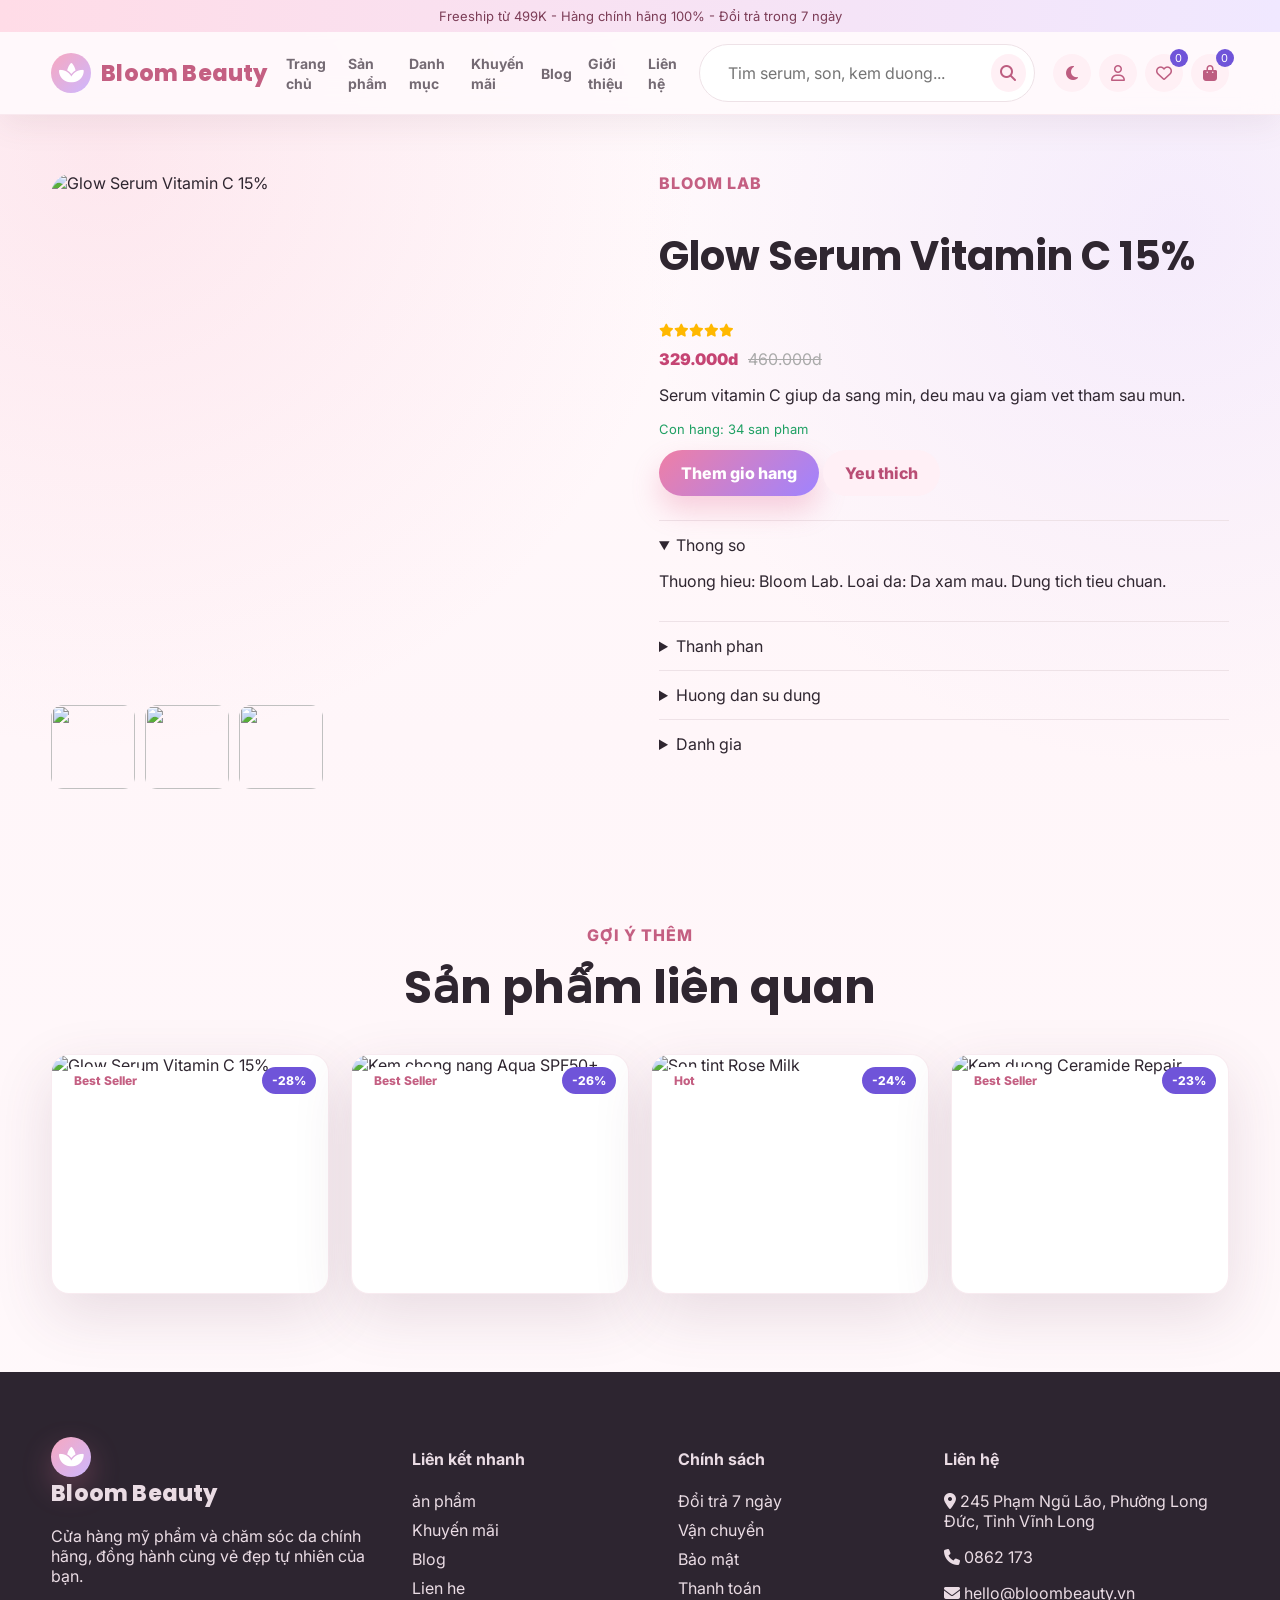
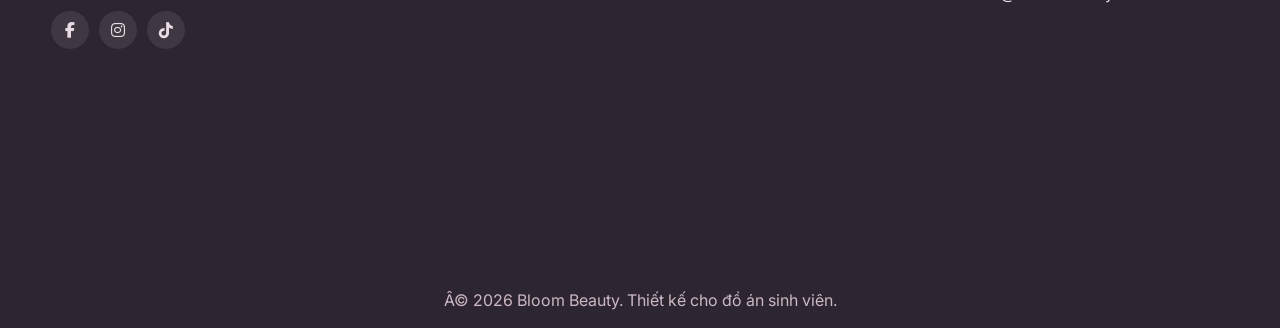
==== html/chi-tiet.html @ 4a27c6a4 "create a project structure" ====
﻿<!DOCTYPE html>
<html lang="vi">
  <head>
    <meta charset="UTF-8">
    <meta name="viewport" content="width=device-width, initial-scale=1.0">
    <title>Chi tiết sản phẩm - Bloom Beauty</title>
    <link rel="preconnect" href="https://fonts.googleapis.com">
    <link rel="preconnect" href="https://fonts.gstatic.com" crossorigin>
    <link href="https://fonts.googleapis.com/css2?family=Inter:wght@400;500;600;700;800&family=Nunito:wght@600;700;800&family=Poppins:wght@500;600;700;800&display=swap" rel="stylesheet">
    <link rel="stylesheet" href="https://cdnjs.cloudflare.com/ajax/libs/font-awesome/6.5.2/css/all.min.css">
    <link rel="stylesheet" href="https://unpkg.com/aos@2.3.1/dist/aos.css">
    <link rel="stylesheet" href="../css/style.css">
  </head>
  <body>
    <div class="loader" id="loader">
      <div class="loader-ring"></div>
      <span>Bloom Beauty</span>
    </div>
    <header class="site-header" id="siteHeader">
      <div class="topbar">Freeship từ 499K - Hàng chính hãng 100% - Đổi trả trong 7 ngày</div>
      <nav class="navbar container">
        <a class="logo" href="../index.html">
          <i class="fa-solid fa-spa"></i>
          <span>Bloom Beauty</span>
        </a>
        <button class="menu-toggle" id="menuToggle" aria-label="Mo menu">
          <i class="fa-solid fa-bars"></i>
        </button>
        <ul class="nav-menu" id="navMenu">
          <li>
            <a href="../index.html">Trang chủ</a>
          </li>
          <li>
            <a href="../html/san-pham.html">Sản phẩm</a>
          </li>
          <li>
            <a href="../index.html#categories">Danh mục</a>
          </li>
          <li>
            <a href="../index.html#flash-sale">Khuyến mãi</a>
          </li>
          <li>
            <a href="../index.html#blog">Blog</a>
          </li>
          <li>
            <a href="../html/gioi-thieu.html">Giới thiệu</a>
          </li>
          <li>
            <a href="../html/lien-he.html">Liên hệ</a>
          </li>
        </ul>
        <form class="search-box" data-search-form>
          <input type="search" placeholder="Tim serum, son, kem duong..." data-search-input>
          <button type="submit">
            <i class="fa-solid fa-magnifying-glass"></i>
          </button>
        </form>
        <div class="header-actions">
          <button class="icon-btn" id="darkModeToggle" title="Dark mode">
            <i class="fa-solid fa-moon"></i>
          </button>
          <a class="icon-btn" href="../html/tai-khoan.html" title="Tai khoan">
            <i class="fa-regular fa-user"></i>
          </a>
          <a class="icon-btn count-link" href="../html/yeu-thich.html" title="Yeu thich">
            <i class="fa-regular fa-heart"></i>
            <span data-wishlist-count>0</span>
          </a>
          <a class="icon-btn count-link" href="../html/gio-hang.html" title="Gio hang">
            <i class="fa-solid fa-bag-shopping"></i>
            <span data-cart-count>0</span>
          </a>
        </div>
      </nav>
    </header>
    <main>
      <section class="container detail-page" id="detailPage">
      </section>
      <section class="section container">
        <div class="section-heading">
          <span>Gợi ý thêm</span>
          <h2>Sản phẩm liên quan</h2>
        </div>
        <div class="product-grid compact" id="relatedProducts">
        </div>
      </section>
    </main>
    <footer class="site-footer">
      <div class="container footer-grid">
        <div>
          <a class="logo" href="../index.html">
            <i class="fa-solid fa-spa"></i>
            <span>Bloom Beauty</span>
          </a>
          <p>Cửa hàng mỹ phẩm và chăm sóc da chính hãng, đồng hành cùng vẻ đẹp tự nhiên của bạn.</p>
          <div class="socials">
            <a href="#">
              <i class="fa-brands fa-facebook-f"></i>
            </a>
            <a href="#">
              <i class="fa-brands fa-instagram"></i>
            </a>
            <a href="#">
              <i class="fa-brands fa-tiktok"></i>
            </a>
          </div>
        </div>
        <div>
          <h4>Liên kết nhanh</h4>
          <a href="../html/san-pham.html">ản phẩm</a>
          <a href="../index.html#flash-sale">Khuyến mãi</a>
          <a href="../index.html#blog">Blog</a>
          <a href="../html/lien-he.html">Lien he</a>
        </div>
        <div>
          <h4>Chính sách</h4>
          <a href="#">Đổi trả 7 ngày</a>
          <a href="#">Vận chuyển</a>
          <a href="#">Bảo mật</a>
          <a href="#">Thanh toán</a>
        </div>
        <div>
          <h4>Liên hệ</h4>
          <p>
            <i class="fa-solid fa-location-dot"></i> 245 Phạm Ngũ Lão, Phường Long Đức, Tỉnh Vĩnh Long</p>
            <p>
              <i class="fa-solid fa-phone"></i> 0862 173 </p>
              <p>
                <i class="fa-solid fa-envelope"></i> hello@bloombeauty.vn</p>
              </div>
            </div>
            <div class="footer-map">
              <iframe title="Google Map" loading="lazy" src="https://www.google.com/maps?q=Nguyen%20Hue%20Ho%20Chi%20Minh&output=embed">
              </iframe>
            </div>
            <p class="copyright">Â© 2026 Bloom Beauty. Thiết kế cho đồ án sinh viên.</p>
          </footer>
          <button class="scroll-top" id="scrollTop">
            <i class="fa-solid fa-arrow-up"></i>
          </button>
          <div class="toast-wrap" id="toastWrap">
          </div>
          <div class="modal" id="quickViewModal" aria-hidden="true">
          </div>
          <script src="https://unpkg.com/aos@2.3.1/dist/aos.js">
          </script>
          <script src="../js/script.js">
          </script>
        </body>
      </html>
---- css/style.css ----
﻿
:root{--pink:#f7a8bf;--pink2:#ffdce7;--violet:#cdb7ff;--cream:#fff7ed;--text:#2f2630;--muted:#746a73;--line:#eee2e7;--bg:#fffafc;--card:#fff;--shadow:0 20px 60px rgba(92,52,75,.14);--radius:18px}*{box-sizing:border-box}html{scroll-behavior:smooth}body{margin:0;font-family:Inter,Arial,sans-serif;background:var(--bg);color:var(--text)}body.dark{--bg:#17131a;--card:#211b25;--text:#fff7fb;--muted:#cfc0ca;--line:#403441;--shadow:0 20px 70px rgba(0,0,0,.35)}a{text-decoration:none;color:inherit}img{max-width:100%;display:block}button,input,select,textarea{font:inherit}.container{width:min(1180px,92%);margin:auto}.loader{position:fixed;inset:0;z-index:2000;display:grid;place-items:center;background:linear-gradient(135deg,#fff,#ffe2ed);transition:.5s}.loader.hide{opacity:0;visibility:hidden}.loader-ring{width:58px;height:58px;border-radius:50%;border:5px solid #fff;border-top-color:var(--pink);animation:spin 1s linear infinite}.loader span{font-family:Poppins;font-weight:800;color:#c65f83}.topbar{text-align:center;padding:8px 12px;background:linear-gradient(90deg,var(--pink2),#f0e8ff);font-size:13px;color:#7c3d57}.site-header{position:sticky;top:0;z-index:1000;background:rgba(255,250,252,.88);backdrop-filter:blur(16px);box-shadow:0 10px 30px rgba(99,59,77,.08)}body.dark .site-header{background:rgba(23,19,26,.88)}.navbar{min-height:76px;display:flex;align-items:center;gap:18px}.logo{display:flex;align-items:center;gap:10px;font-family:Poppins;font-weight:800;font-size:22px;color:#c45f82}.logo i{width:40px;height:40px;border-radius:50%;display:grid;place-items:center;background:linear-gradient(135deg,var(--pink),var(--violet));color:#fff}.nav-menu{display:flex;align-items:center;gap:16px;list-style:none;padding:0;margin:0;flex:1}.nav-menu a{font-weight:700;font-size:14px;color:var(--muted)}.nav-menu a:hover{color:#c45f82}.search-box{display:flex;align-items:center;background:var(--card);border:1px solid var(--line);border-radius:999px;padding:6px 8px 6px 16px;min-width:250px}.search-box input{border:0;outline:0;background:transparent;width:100%;color:var(--text)}.search-box button,.icon-btn,.menu-toggle{border:0;cursor:pointer}.search-box button,.icon-btn{width:38px;height:38px;border-radius:50%;display:grid;place-items:center;background:#fff0f5;color:#bd5d80}.header-actions{display:flex;gap:8px}.count-link{position:relative}.count-link span{position:absolute;right:-5px;top:-5px;min-width:18px;height:18px;border-radius:999px;background:#6f54d9;color:#fff;font-size:11px;display:grid;place-items:center}.menu-toggle{display:none;background:var(--card);color:var(--text);font-size:22px}.hero{position:relative;min-height:680px;overflow:hidden}.hero-slider,.hero-slide{position:absolute;inset:0}.hero-slide{opacity:0;transition:opacity .8s;background:linear-gradient(90deg,rgba(40,22,34,.72),rgba(255,255,255,.08)),var(--bg) center/cover}.hero-slide.active{opacity:1}.hero-content{position:relative;z-index:2;min-height:680px;display:flex;flex-direction:column;justify-content:center;color:white;max-width:1180px}.eyebrow,.section-heading span,.combo-card span{font-weight:800;text-transform:uppercase;letter-spacing:1px;color:#c45f82}.hero h1{font-family:Poppins;font-size:clamp(46px,8vw,92px);line-height:1;margin:10px 0}.hero p{max-width:620px;font-size:19px;line-height:1.7}.hero-buttons{display:flex;gap:14px;flex-wrap:wrap}.btn{border:0;display:inline-flex;align-items:center;justify-content:center;gap:8px;border-radius:999px;padding:13px 22px;font-weight:800;cursor:pointer;transition:.25s}.btn.primary{background:linear-gradient(135deg,#ef7fa5,#9f83ff);color:#fff;box-shadow:0 14px 28px rgba(225,97,141,.28)}.btn.secondary{background:#fff0f6;color:#b94e75}.btn.ghost{background:rgba(255,255,255,.18);color:#fff;border:1px solid rgba(255,255,255,.6)}.btn:hover,.product-card:hover,.category-card:hover{transform:translateY(-6px)}.slider-dots{position:absolute;bottom:28px;left:50%;transform:translateX(-50%);display:flex;gap:10px;z-index:5}.slider-dots button{width:12px;height:12px;border-radius:50%;border:0;background:#fff8}.slider-dots button.active{width:32px;border-radius:999px;background:#fff}.section{padding:78px 0}.section-heading{text-align:center;margin-bottom:32px}.section-heading h2{font-family:Poppins;font-size:clamp(28px,4vw,46px);margin:8px 0 0}.category-grid,.product-grid,.why-grid,.blog-grid,.team-grid,.values{display:grid;grid-template-columns:repeat(4,1fr);gap:22px}.category-card,.product-card,.blog-card,.why-item,.panel,.summary,.values article,.team-grid article{background:var(--card);border:1px solid var(--line);border-radius:var(--radius);box-shadow:var(--shadow)}.category-card{padding:22px;text-align:center;transition:.25s}.category-card i{font-size:30px;color:#c45f82}.category-card img{height:125px;width:100%;object-fit:cover;border-radius:14px;margin-top:12px}.product-card{position:relative;overflow:hidden;transition:.25s}.product-card .thumb{height:230px;background:#fff;overflow:hidden}.product-card img{height:100%;width:100%;object-fit:cover;transition:.45s}.product-card:hover img{transform:scale(1.08)}.product-info{padding:16px}.product-info h3{min-height:46px;margin:0 0 8px;font-size:16px}.stars{color:#ffb800;font-size:13px}.price{display:flex;gap:10px;align-items:center;margin:10px 0}.new-price{font-weight:900;color:#c54473}.old-price{text-decoration:line-through;color:#aaa}.badge,.discount{position:absolute;top:12px;border-radius:999px;padding:6px 10px;font-size:12px;font-weight:800}.badge{left:12px;background:#fff;color:#c45f82}.discount{right:12px;background:#6f54d9;color:#fff}.stock{font-size:13px;color:#20a064}.card-actions{display:flex;gap:8px;flex-wrap:wrap}.card-actions button,.card-actions a{flex:1;min-width:42px;border:0;border-radius:12px;padding:10px;background:#fff0f6;color:#b94e75;font-weight:800;cursor:pointer;text-align:center}.sale-band{background:linear-gradient(135deg,#fff0f6,#f3edff)}.sale-layout{display:grid;grid-template-columns:.8fr 1.2fr;gap:30px;align-items:center}.sale-layout h2{font-family:Poppins;font-size:44px;margin:10px 0}.countdown{display:flex;gap:12px;flex-wrap:wrap}.countdown div{background:var(--card);padding:14px;border-radius:14px;text-align:center;min-width:74px}.countdown strong{display:block;font-size:26px;color:#c45f82}.sale-products{display:grid;grid-template-columns:repeat(2,1fr);gap:18px}.progress{height:9px;background:#f4d6e3;border-radius:999px;overflow:hidden;margin:10px 0}.progress span{display:block;height:100%;background:linear-gradient(90deg,#ef7fa5,#9f83ff)}.combo-grid{display:grid;grid-template-columns:1fr 1fr;gap:24px}.combo-card{min-height:260px;padding:34px;border-radius:24px;background:linear-gradient(135deg,rgba(255,241,246,.95),rgba(255,255,255,.9)),url('https://images.unsplash.com/photo-1522338242992-e1a54906a8da?auto=format&fit=crop&w=900&q=80') center/cover;box-shadow:var(--shadow)}.combo-card.lavender{background:linear-gradient(135deg,rgba(244,238,255,.95),rgba(255,255,255,.82)),url('https://images.unsplash.com/photo-1487412947147-5cebf100ffc2?auto=format&fit=crop&w=900&q=80') center/cover}.combo-card h3{font-family:Poppins;font-size:30px;max-width:520px}.why{background:#fff}.why-grid{grid-template-columns:repeat(5,1fr)}.why-item{padding:20px;text-align:center}.why-item i{font-size:28px;color:#8d70ff}.testimonial-slider{display:grid;grid-template-columns:repeat(3,1fr);gap:20px}.testimonial{background:var(--card);padding:24px;border-radius:var(--radius);box-shadow:var(--shadow)}.testimonial img{width:64px;height:64px;border-radius:50%;object-fit:cover}.blog-card{overflow:hidden}.blog-card img{height:180px;width:100%;object-fit:cover}.blog-card div{padding:18px}.newsletter{padding:70px 0;background:linear-gradient(135deg,#2f2630,#7b4a66);color:#fff}.newsletter-box{display:flex;justify-content:space-between;gap:20px;align-items:center}.newsletter-form{display:flex;gap:12px}.newsletter input{min-width:300px;border:0;border-radius:999px;padding:15px 18px}.site-footer{background:#2d2530;color:#eadce4;padding-top:56px}.footer-grid{display:grid;grid-template-columns:1.4fr 1fr 1fr 1.2fr;gap:28px}.footer-grid a{display:block;color:#eadce4;margin:9px 0}.socials{display:flex;gap:10px}.socials a{width:38px;height:38px;border-radius:50%;display:grid;place-items:center;background:#ffffff16}.footer-map iframe,.map{width:100%;height:210px;border:0}.copyright{text-align:center;margin:0;padding:18px;color:#cbb8c5}.scroll-top{position:fixed;right:20px;bottom:20px;width:46px;height:46px;border:0;border-radius:50%;background:#c45f82;color:#fff;box-shadow:var(--shadow);opacity:0;pointer-events:none}.scroll-top.show{opacity:1;pointer-events:auto}.toast-wrap{position:fixed;right:20px;top:112px;z-index:3000;display:grid;gap:10px}.toast{background:var(--card);border-left:5px solid #c45f82;border-radius:12px;padding:14px 16px;box-shadow:var(--shadow)}.modal{position:fixed;inset:0;background:rgba(20,10,18,.55);display:none;place-items:center;z-index:2500;padding:20px}.modal.open{display:grid}.modal-card{background:var(--card);border-radius:22px;max-width:880px;width:100%;display:grid;grid-template-columns:1fr 1fr;gap:20px;padding:20px;position:relative}.modal-card img{height:420px;width:100%;object-fit:cover;border-radius:18px}.modal-close{position:absolute;right:14px;top:14px}.page-hero{padding:86px 0;background:linear-gradient(135deg,#fff0f6,#f2ecff)}.page-hero h1{font-family:Poppins;font-size:clamp(34px,5vw,58px);margin:8px 0}.shop-layout{display:grid;grid-template-columns:280px 1fr;gap:26px;padding:48px 0}.filters{position:sticky;top:112px;align-self:start;background:var(--card);border:1px solid var(--line);border-radius:var(--radius);padding:20px;box-shadow:var(--shadow)}label{display:grid;gap:8px;margin:12px 0;font-weight:700}input,select,textarea{border:1px solid var(--line);border-radius:14px;padding:12px;background:var(--card);color:var(--text)}textarea{min-height:110px;resize:vertical}.shop-toolbar{display:flex;justify-content:space-between;margin-bottom:20px}.pagination{display:flex;gap:8px;justify-content:center;margin-top:26px}.pagination button{border:0;border-radius:12px;padding:10px 14px;background:var(--card);box-shadow:var(--shadow);cursor:pointer}.pagination button.active{background:#c45f82;color:#fff}.detail-page{display:grid;grid-template-columns:1fr 1fr;gap:38px;padding:58px 0}.detail-gallery img{border-radius:22px;height:520px;width:100%;object-fit:cover}.thumb-row{display:flex;gap:10px;margin-top:12px}.thumb-row img{width:84px;height:84px;border-radius:12px;cursor:pointer}.detail-info h1{font-family:Poppins;font-size:40px}.tabs{margin-top:24px}.tabs details{border-top:1px solid var(--line);padding:14px 0}.cart-layout,.form-layout,.contact-grid{display:grid;grid-template-columns:1fr 360px;gap:26px;padding:48px 0}.contact-grid{grid-template-columns:1fr 1fr}.cart-item{display:grid;grid-template-columns:110px 1fr auto;gap:16px;align-items:center;background:var(--card);border:1px solid var(--line);border-radius:var(--radius);padding:14px;margin-bottom:14px}.cart-item img{width:110px;height:110px;object-fit:cover;border-radius:14px}.qty{display:flex;gap:8px;align-items:center}.qty button,.remove-btn,.modal-close{border:0;border-radius:10px;padding:9px 11px;background:#fff0f6;color:#b94e75;cursor:pointer}.summary,.panel{padding:22px}.radio-row{display:flex;gap:18px}.values{grid-template-columns:repeat(3,1fr)}.values article{padding:26px;text-align:center}.values i{font-size:34px;color:#c45f82}.team-grid{grid-template-columns:repeat(3,1fr)}.team-grid article{text-align:center;overflow:hidden}.team-grid img{height:260px;width:100%;object-fit:cover}.team-grid h3{margin-bottom:0}.empty{padding:40px;text-align:center;background:var(--card);border-radius:var(--radius);box-shadow:var(--shadow)}@keyframes spin{to{transform:rotate(360deg)}}@media(max-width:1050px){.navbar{flex-wrap:wrap}.menu-toggle{display:block}.nav-menu{display:none;position:absolute;left:4%;right:4%;top:118px;background:var(--card);border-radius:18px;padding:16px;box-shadow:var(--shadow);flex-direction:column}.nav-menu.open{display:flex}.search-box{order:3;width:100%}.category-grid,.product-grid,.blog-grid{grid-template-columns:repeat(2,1fr)}.why-grid{grid-template-columns:repeat(3,1fr)}.sale-layout,.shop-layout,.detail-page,.cart-layout,.form-layout,.contact-grid{grid-template-columns:1fr}.filters{position:static}.footer-grid{grid-template-columns:1fr 1fr}.newsletter-box{display:block}.newsletter-form{margin-top:18px}.modal-card{grid-template-columns:1fr}.modal-card img{height:280px}}@media(max-width:640px){.hero,.hero-content{min-height:590px}.header-actions{width:100%;justify-content:space-between}.category-grid,.product-grid,.sale-products,.combo-grid,.why-grid,.testimonial-slider,.blog-grid,.footer-grid,.values,.team-grid{grid-template-columns:1fr}.newsletter-form{display:grid}.newsletter input{min-width:0}.cart-item{grid-template-columns:88px 1fr}.cart-item>div:last-child{grid-column:1/-1}.product-card .thumb{height:250px}.shop-toolbar{display:grid;gap:12px}.detail-gallery img{height:360px}}


/* Bloom Beauty polish pass */
body {
  background:
    radial-gradient(circle at 8% 8%, rgba(247, 168, 191, .22), transparent 28%),
    radial-gradient(circle at 92% 12%, rgba(205, 183, 255, .20), transparent 26%),
    linear-gradient(180deg, #fffafc 0%, #fff6f9 38%, #fffafc 100%);
}
body.dark {
  background:
    radial-gradient(circle at 8% 8%, rgba(247, 168, 191, .12), transparent 28%),
    radial-gradient(circle at 92% 12%, rgba(205, 183, 255, .12), transparent 26%),
    #17131a;
}
.site-header {
  border-bottom: 1px solid rgba(196, 95, 130, .10);
}
.navbar {
  min-height: 82px;
}
.logo span {
  letter-spacing: .2px;
}
.nav-menu a {
  position: relative;
  padding: 10px 0;
}
.nav-menu a::after {
  content: '';
  position: absolute;
  left: 0;
  bottom: 3px;
  width: 0;
  height: 2px;
  border-radius: 999px;
  background: linear-gradient(90deg, #ef7fa5, #9f83ff);
  transition: width .25s ease;
}
.nav-menu a:hover::after {
  width: 100%;
}
.search-box,
.icon-btn,
.category-card,
.product-card,
.blog-card,
.why-item,
.panel,
.summary,
.values article,
.team-grid article {
  backdrop-filter: blur(14px);
}
.search-box:focus-within {
  border-color: rgba(196, 95, 130, .45);
  box-shadow: 0 0 0 4px rgba(247, 168, 191, .18);
}
.hero::after {
  content: '';
  position: absolute;
  left: 0;
  right: 0;
  bottom: 0;
  height: 110px;
  background: linear-gradient(180deg, transparent, var(--bg));
  z-index: 3;
  pointer-events: none;
}
.hero-content {
  padding-bottom: 70px;
}
.hero .eyebrow {
  display: inline-flex;
  width: fit-content;
  padding: 8px 14px;
  border: 1px solid rgba(255,255,255,.45);
  border-radius: 999px;
  background: rgba(255,255,255,.14);
  color: #fff;
}
.section-heading h2 {
  letter-spacing: 0;
}
.category-card,
.product-card,
.blog-card,
.why-item,
.combo-card,
.testimonial,
.panel,
.summary {
  border-color: rgba(196, 95, 130, .12);
}
.category-card:hover i,
.why-item:hover i {
  transform: scale(1.08) rotate(-3deg);
}
.category-card i,
.why-item i {
  transition: transform .25s ease;
}
.product-card {
  isolation: isolate;
}
.product-card::after {
  content: '';
  position: absolute;
  inset: auto 0 0 0;
  height: 42%;
  background: linear-gradient(180deg, transparent, rgba(255,255,255,.72));
  opacity: 0;
  transition: opacity .25s ease;
  pointer-events: none;
}
body.dark .product-card::after {
  background: linear-gradient(180deg, transparent, rgba(33,27,37,.80));
}
.product-card:hover::after {
  opacity: 1;
}
.product-info {
  position: relative;
  z-index: 2;
}
.card-actions {
  transform: translateY(4px);
  opacity: .92;
  transition: .25s ease;
}
.product-card:hover .card-actions {
  transform: translateY(0);
  opacity: 1;
}
.card-actions button:hover,
.card-actions a:hover,
.qty button:hover,
.remove-btn:hover,
.modal-close:hover {
  background: linear-gradient(135deg, #ef7fa5, #9f83ff);
  color: #fff;
}
.sale-band {
  position: relative;
  overflow: hidden;
}
.sale-band::before {
  content: '';
  position: absolute;
  inset: 18px;
  border: 1px solid rgba(196, 95, 130, .12);
  border-radius: 28px;
  pointer-events: none;
}
.countdown div,
.filters,
.summary,
.panel {
  border: 1px solid rgba(196, 95, 130, .12);
}
input:focus,
select:focus,
textarea:focus {
  outline: none;
  border-color: rgba(196, 95, 130, .55);
  box-shadow: 0 0 0 4px rgba(247, 168, 191, .16);
}
.footer-grid .logo i {
  box-shadow: 0 12px 30px rgba(239, 127, 165, .28);
}
@media(max-width:1050px) {
  .nav-menu {
    border: 1px solid rgba(196, 95, 130, .14);
  }
  .nav-menu a {
    width: 100%;
    text-align: center;
    padding: 12px;
    border-radius: 12px;
  }
  .nav-menu a:hover {
    background: #fff0f6;
  }
}
@media(max-width:640px) {
  .topbar {
    font-size: 12px;
    line-height: 1.45;
  }
  .navbar {
    gap: 12px;
    padding: 12px 0;
  }
  .logo span {
    font-size: 19px;
  }
  .hero p {
    font-size: 16px;
  }
  .btn {
    width: 100%;
  }
  .card-actions .btn,
  .card-actions button,
  .card-actions a {
    width: auto;
  }
  .section {
    padding: 58px 0;
  }
}
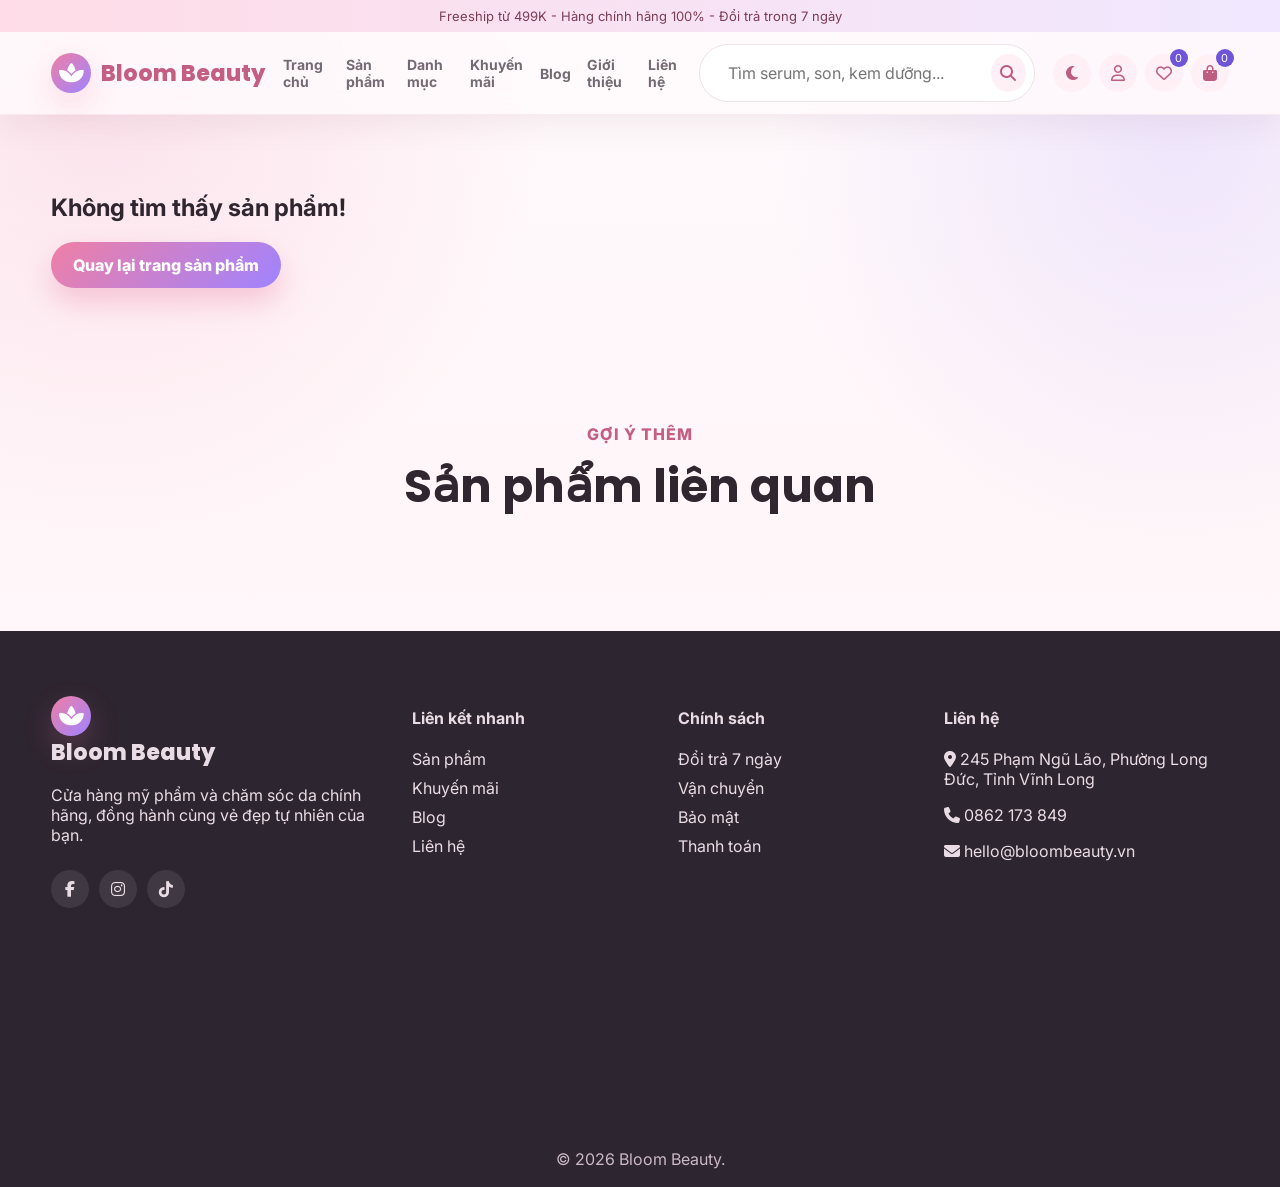
==== commit af4f84b8: "create a project structure" ====
--- a/html/chi-tiet.html
+++ b/html/chi-tiet.html
@@ -1,152 +1,90 @@
-﻿<!DOCTYPE html>
+<!DOCTYPE html>
 <html lang="vi">
   <head>
+    <!-- Khai báo UTF-8 để hỗ trợ tiếng Việt. -->
     <meta charset="UTF-8">
+    <!-- Thiết lập responsive cho trình duyệt. -->
     <meta name="viewport" content="width=device-width, initial-scale=1.0">
+    <!-- Tiêu đề trang chi tiết sản phẩm. -->
     <title>Chi tiết sản phẩm - Bloom Beauty</title>
+    <!-- Kết nối font và icon dùng chung. -->
     <link rel="preconnect" href="https://fonts.googleapis.com">
     <link rel="preconnect" href="https://fonts.gstatic.com" crossorigin>
     <link href="https://fonts.googleapis.com/css2?family=Inter:wght@400;500;600;700;800&family=Nunito:wght@600;700;800&family=Poppins:wght@500;600;700;800&display=swap" rel="stylesheet">
     <link rel="stylesheet" href="https://cdnjs.cloudflare.com/ajax/libs/font-awesome/6.5.2/css/all.min.css">
     <link rel="stylesheet" href="https://unpkg.com/aos@2.3.1/dist/aos.css">
+    <!-- Kết nối CSS chính. -->
     <link rel="stylesheet" href="../css/style.css">
   </head>
   <body>
-    <div class="loader" id="loader">
-      <div class="loader-ring"></div>
-      <span>Bloom Beauty</span>
-    </div>
+    <!-- Màn hình chờ khi tải trang. -->
+    <div class="loader" id="loader"><div class="loader-ring"></div><span>Bloom Beauty</span></div>
+
+    <!-- Header dùng chung. -->
     <header class="site-header" id="siteHeader">
       <div class="topbar">Freeship từ 499K - Hàng chính hãng 100% - Đổi trả trong 7 ngày</div>
       <nav class="navbar container">
-        <a class="logo" href="../index.html">
-          <i class="fa-solid fa-spa"></i>
-          <span>Bloom Beauty</span>
-        </a>
-        <button class="menu-toggle" id="menuToggle" aria-label="Mo menu">
-          <i class="fa-solid fa-bars"></i>
-        </button>
+        <a class="logo" href="../index.html"><i class="fa-solid fa-spa"></i><span>Bloom Beauty</span></a>
+        <button class="menu-toggle" id="menuToggle" type="button" aria-label="Mở menu"><i class="fa-solid fa-bars"></i></button>
         <ul class="nav-menu" id="navMenu">
-          <li>
-            <a href="../index.html">Trang chủ</a>
-          </li>
-          <li>
-            <a href="../html/san-pham.html">Sản phẩm</a>
-          </li>
-          <li>
-            <a href="../index.html#categories">Danh mục</a>
-          </li>
-          <li>
-            <a href="../index.html#flash-sale">Khuyến mãi</a>
-          </li>
-          <li>
-            <a href="../index.html#blog">Blog</a>
-          </li>
-          <li>
-            <a href="../html/gioi-thieu.html">Giới thiệu</a>
-          </li>
-          <li>
-            <a href="../html/lien-he.html">Liên hệ</a>
-          </li>
+          <li><a href="../index.html">Trang chủ</a></li>
+          <li><a href="san-pham.html">Sản phẩm</a></li>
+          <li><a href="../index.html#categories">Danh mục</a></li>
+          <li><a href="../index.html#flash-sale">Khuyến mãi</a></li>
+          <li><a href="../index.html#blog">Blog</a></li>
+          <li><a href="gioi-thieu.html">Giới thiệu</a></li>
+          <li><a href="lien-he.html">Liên hệ</a></li>
         </ul>
         <form class="search-box" data-search-form>
-          <input type="search" placeholder="Tim serum, son, kem duong..." data-search-input>
-          <button type="submit">
-            <i class="fa-solid fa-magnifying-glass"></i>
-          </button>
+          <input type="search" placeholder="Tìm serum, son, kem dưỡng..." data-search-input>
+          <button type="submit" aria-label="Tìm kiếm"><i class="fa-solid fa-magnifying-glass"></i></button>
         </form>
         <div class="header-actions">
-          <button class="icon-btn" id="darkModeToggle" title="Dark mode">
-            <i class="fa-solid fa-moon"></i>
-          </button>
-          <a class="icon-btn" href="../html/tai-khoan.html" title="Tai khoan">
-            <i class="fa-regular fa-user"></i>
-          </a>
-          <a class="icon-btn count-link" href="../html/yeu-thich.html" title="Yeu thich">
-            <i class="fa-regular fa-heart"></i>
-            <span data-wishlist-count>0</span>
-          </a>
-          <a class="icon-btn count-link" href="../html/gio-hang.html" title="Gio hang">
-            <i class="fa-solid fa-bag-shopping"></i>
-            <span data-cart-count>0</span>
-          </a>
+          <button class="icon-btn" id="darkModeToggle" type="button" title="Đổi giao diện sáng/tối"><i class="fa-solid fa-moon"></i></button>
+          <a class="icon-btn" href="tai-khoan.html" title="Tài khoản"><i class="fa-regular fa-user"></i></a>
+          <a class="icon-btn count-link" href="yeu-thich.html" title="Yêu thích"><i class="fa-regular fa-heart"></i><span data-wishlist-count>0</span></a>
+          <a class="icon-btn count-link" href="gio-hang.html" title="Giỏ hàng"><i class="fa-solid fa-bag-shopping"></i><span data-cart-count>0</span></a>
         </div>
       </nav>
     </header>
+
     <main>
-      <section class="container detail-page" id="detailPage">
-      </section>
+      <!-- JS đọc id trên URL và tự đổ thông tin sản phẩm vào đây. -->
+      <section class="container detail-page" id="detailPage"></section>
+      <!-- JS tự đổ sản phẩm liên quan. -->
       <section class="section container">
         <div class="section-heading">
           <span>Gợi ý thêm</span>
           <h2>Sản phẩm liên quan</h2>
         </div>
-        <div class="product-grid compact" id="relatedProducts">
-        </div>
+        <div class="product-grid compact" id="relatedProducts"></div>
       </section>
     </main>
+
+    <!-- Footer dùng chung. -->
     <footer class="site-footer">
       <div class="container footer-grid">
         <div>
-          <a class="logo" href="../index.html">
-            <i class="fa-solid fa-spa"></i>
-            <span>Bloom Beauty</span>
-          </a>
+          <a class="logo" href="../index.html"><i class="fa-solid fa-spa"></i><span>Bloom Beauty</span></a>
           <p>Cửa hàng mỹ phẩm và chăm sóc da chính hãng, đồng hành cùng vẻ đẹp tự nhiên của bạn.</p>
           <div class="socials">
-            <a href="#">
-              <i class="fa-brands fa-facebook-f"></i>
-            </a>
-            <a href="#">
-              <i class="fa-brands fa-instagram"></i>
-            </a>
-            <a href="#">
-              <i class="fa-brands fa-tiktok"></i>
-            </a>
+            <a href="#" aria-label="Facebook"><i class="fa-brands fa-facebook-f"></i></a>
+            <a href="#" aria-label="Instagram"><i class="fa-brands fa-instagram"></i></a>
+            <a href="#" aria-label="TikTok"><i class="fa-brands fa-tiktok"></i></a>
           </div>
         </div>
-        <div>
-          <h4>Liên kết nhanh</h4>
-          <a href="../html/san-pham.html">ản phẩm</a>
-          <a href="../index.html#flash-sale">Khuyến mãi</a>
-          <a href="../index.html#blog">Blog</a>
-          <a href="../html/lien-he.html">Lien he</a>
-        </div>
-        <div>
-          <h4>Chính sách</h4>
-          <a href="#">Đổi trả 7 ngày</a>
-          <a href="#">Vận chuyển</a>
-          <a href="#">Bảo mật</a>
-          <a href="#">Thanh toán</a>
-        </div>
-        <div>
-          <h4>Liên hệ</h4>
-          <p>
-            <i class="fa-solid fa-location-dot"></i> 245 Phạm Ngũ Lão, Phường Long Đức, Tỉnh Vĩnh Long</p>
-            <p>
-              <i class="fa-solid fa-phone"></i> 0862 173 </p>
-              <p>
-                <i class="fa-solid fa-envelope"></i> hello@bloombeauty.vn</p>
-              </div>
-            </div>
-            <div class="footer-map">
-              <iframe title="Google Map" loading="lazy" src="https://www.google.com/maps?q=Nguyen%20Hue%20Ho%20Chi%20Minh&output=embed">
-              </iframe>
-            </div>
-            <p class="copyright">Â© 2026 Bloom Beauty. Thiết kế cho đồ án sinh viên.</p>
-          </footer>
-          <button class="scroll-top" id="scrollTop">
-            <i class="fa-solid fa-arrow-up"></i>
-          </button>
-          <div class="toast-wrap" id="toastWrap">
-          </div>
-          <div class="modal" id="quickViewModal" aria-hidden="true">
-          </div>
-          <script src="https://unpkg.com/aos@2.3.1/dist/aos.js">
-          </script>
-          <script src="../js/script.js">
-          </script>
-        </body>
-      </html>
+        <div><h4>Liên kết nhanh</h4><a href="san-pham.html">Sản phẩm</a><a href="../index.html#flash-sale">Khuyến mãi</a><a href="../index.html#blog">Blog</a><a href="lien-he.html">Liên hệ</a></div>
+        <div><h4>Chính sách</h4><a href="#">Đổi trả 7 ngày</a><a href="#">Vận chuyển</a><a href="#">Bảo mật</a><a href="#">Thanh toán</a></div>
+        <div><h4>Liên hệ</h4><p><i class="fa-solid fa-location-dot"></i> 245 Phạm Ngũ Lão, Phường Long Đức, Tỉnh Vĩnh Long</p><p><i class="fa-solid fa-phone"></i> 0862 173 849</p><p><i class="fa-solid fa-envelope"></i> hello@bloombeauty.vn</p></div>
+      </div>
+      <div class="footer-map"><iframe title="Google Map" loading="lazy" src="https://www.google.com/maps?q=245%20Pham%20Ngu%20Lao%20Vinh%20Long&output=embed"></iframe></div>
+      <p class="copyright">© 2026 Bloom Beauty.</p>
+    </footer>
 
-
+    <button class="scroll-top" id="scrollTop" type="button" aria-label="Cuộn lên đầu trang"><i class="fa-solid fa-arrow-up"></i></button>
+    <div class="toast-wrap" id="toastWrap"></div>
+    <div class="modal" id="quickViewModal" aria-hidden="true"></div>
+    <script src="https://unpkg.com/aos@2.3.1/dist/aos.js"></script>
+    <script src="../js/script.js"></script>
+  </body>
+</html>
--- a/css/style.css
+++ b/css/style.css
@@ -1,49 +1,458 @@
-﻿
-:root{--pink:#f7a8bf;--pink2:#ffdce7;--violet:#cdb7ff;--cream:#fff7ed;--text:#2f2630;--muted:#746a73;--line:#eee2e7;--bg:#fffafc;--card:#fff;--shadow:0 20px 60px rgba(92,52,75,.14);--radius:18px}*{box-sizing:border-box}html{scroll-behavior:smooth}body{margin:0;font-family:Inter,Arial,sans-serif;background:var(--bg);color:var(--text)}body.dark{--bg:#17131a;--card:#211b25;--text:#fff7fb;--muted:#cfc0ca;--line:#403441;--shadow:0 20px 70px rgba(0,0,0,.35)}a{text-decoration:none;color:inherit}img{max-width:100%;display:block}button,input,select,textarea{font:inherit}.container{width:min(1180px,92%);margin:auto}.loader{position:fixed;inset:0;z-index:2000;display:grid;place-items:center;background:linear-gradient(135deg,#fff,#ffe2ed);transition:.5s}.loader.hide{opacity:0;visibility:hidden}.loader-ring{width:58px;height:58px;border-radius:50%;border:5px solid #fff;border-top-color:var(--pink);animation:spin 1s linear infinite}.loader span{font-family:Poppins;font-weight:800;color:#c65f83}.topbar{text-align:center;padding:8px 12px;background:linear-gradient(90deg,var(--pink2),#f0e8ff);font-size:13px;color:#7c3d57}.site-header{position:sticky;top:0;z-index:1000;background:rgba(255,250,252,.88);backdrop-filter:blur(16px);box-shadow:0 10px 30px rgba(99,59,77,.08)}body.dark .site-header{background:rgba(23,19,26,.88)}.navbar{min-height:76px;display:flex;align-items:center;gap:18px}.logo{display:flex;align-items:center;gap:10px;font-family:Poppins;font-weight:800;font-size:22px;color:#c45f82}.logo i{width:40px;height:40px;border-radius:50%;display:grid;place-items:center;background:linear-gradient(135deg,var(--pink),var(--violet));color:#fff}.nav-menu{display:flex;align-items:center;gap:16px;list-style:none;padding:0;margin:0;flex:1}.nav-menu a{font-weight:700;font-size:14px;color:var(--muted)}.nav-menu a:hover{color:#c45f82}.search-box{display:flex;align-items:center;background:var(--card);border:1px solid var(--line);border-radius:999px;padding:6px 8px 6px 16px;min-width:250px}.search-box input{border:0;outline:0;background:transparent;width:100%;color:var(--text)}.search-box button,.icon-btn,.menu-toggle{border:0;cursor:pointer}.search-box button,.icon-btn{width:38px;height:38px;border-radius:50%;display:grid;place-items:center;background:#fff0f5;color:#bd5d80}.header-actions{display:flex;gap:8px}.count-link{position:relative}.count-link span{position:absolute;right:-5px;top:-5px;min-width:18px;height:18px;border-radius:999px;background:#6f54d9;color:#fff;font-size:11px;display:grid;place-items:center}.menu-toggle{display:none;background:var(--card);color:var(--text);font-size:22px}.hero{position:relative;min-height:680px;overflow:hidden}.hero-slider,.hero-slide{position:absolute;inset:0}.hero-slide{opacity:0;transition:opacity .8s;background:linear-gradient(90deg,rgba(40,22,34,.72),rgba(255,255,255,.08)),var(--bg) center/cover}.hero-slide.active{opacity:1}.hero-content{position:relative;z-index:2;min-height:680px;display:flex;flex-direction:column;justify-content:center;color:white;max-width:1180px}.eyebrow,.section-heading span,.combo-card span{font-weight:800;text-transform:uppercase;letter-spacing:1px;color:#c45f82}.hero h1{font-family:Poppins;font-size:clamp(46px,8vw,92px);line-height:1;margin:10px 0}.hero p{max-width:620px;font-size:19px;line-height:1.7}.hero-buttons{display:flex;gap:14px;flex-wrap:wrap}.btn{border:0;display:inline-flex;align-items:center;justify-content:center;gap:8px;border-radius:999px;padding:13px 22px;font-weight:800;cursor:pointer;transition:.25s}.btn.primary{background:linear-gradient(135deg,#ef7fa5,#9f83ff);color:#fff;box-shadow:0 14px 28px rgba(225,97,141,.28)}.btn.secondary{background:#fff0f6;color:#b94e75}.btn.ghost{background:rgba(255,255,255,.18);color:#fff;border:1px solid rgba(255,255,255,.6)}.btn:hover,.product-card:hover,.category-card:hover{transform:translateY(-6px)}.slider-dots{position:absolute;bottom:28px;left:50%;transform:translateX(-50%);display:flex;gap:10px;z-index:5}.slider-dots button{width:12px;height:12px;border-radius:50%;border:0;background:#fff8}.slider-dots button.active{width:32px;border-radius:999px;background:#fff}.section{padding:78px 0}.section-heading{text-align:center;margin-bottom:32px}.section-heading h2{font-family:Poppins;font-size:clamp(28px,4vw,46px);margin:8px 0 0}.category-grid,.product-grid,.why-grid,.blog-grid,.team-grid,.values{display:grid;grid-template-columns:repeat(4,1fr);gap:22px}.category-card,.product-card,.blog-card,.why-item,.panel,.summary,.values article,.team-grid article{background:var(--card);border:1px solid var(--line);border-radius:var(--radius);box-shadow:var(--shadow)}.category-card{padding:22px;text-align:center;transition:.25s}.category-card i{font-size:30px;color:#c45f82}.category-card img{height:125px;width:100%;object-fit:cover;border-radius:14px;margin-top:12px}.product-card{position:relative;overflow:hidden;transition:.25s}.product-card .thumb{height:230px;background:#fff;overflow:hidden}.product-card img{height:100%;width:100%;object-fit:cover;transition:.45s}.product-card:hover img{transform:scale(1.08)}.product-info{padding:16px}.product-info h3{min-height:46px;margin:0 0 8px;font-size:16px}.stars{color:#ffb800;font-size:13px}.price{display:flex;gap:10px;align-items:center;margin:10px 0}.new-price{font-weight:900;color:#c54473}.old-price{text-decoration:line-through;color:#aaa}.badge,.discount{position:absolute;top:12px;border-radius:999px;padding:6px 10px;font-size:12px;font-weight:800}.badge{left:12px;background:#fff;color:#c45f82}.discount{right:12px;background:#6f54d9;color:#fff}.stock{font-size:13px;color:#20a064}.card-actions{display:flex;gap:8px;flex-wrap:wrap}.card-actions button,.card-actions a{flex:1;min-width:42px;border:0;border-radius:12px;padding:10px;background:#fff0f6;color:#b94e75;font-weight:800;cursor:pointer;text-align:center}.sale-band{background:linear-gradient(135deg,#fff0f6,#f3edff)}.sale-layout{display:grid;grid-template-columns:.8fr 1.2fr;gap:30px;align-items:center}.sale-layout h2{font-family:Poppins;font-size:44px;margin:10px 0}.countdown{display:flex;gap:12px;flex-wrap:wrap}.countdown div{background:var(--card);padding:14px;border-radius:14px;text-align:center;min-width:74px}.countdown strong{display:block;font-size:26px;color:#c45f82}.sale-products{display:grid;grid-template-columns:repeat(2,1fr);gap:18px}.progress{height:9px;background:#f4d6e3;border-radius:999px;overflow:hidden;margin:10px 0}.progress span{display:block;height:100%;background:linear-gradient(90deg,#ef7fa5,#9f83ff)}.combo-grid{display:grid;grid-template-columns:1fr 1fr;gap:24px}.combo-card{min-height:260px;padding:34px;border-radius:24px;background:linear-gradient(135deg,rgba(255,241,246,.95),rgba(255,255,255,.9)),url('https://images.unsplash.com/photo-1522338242992-e1a54906a8da?auto=format&fit=crop&w=900&q=80') center/cover;box-shadow:var(--shadow)}.combo-card.lavender{background:linear-gradient(135deg,rgba(244,238,255,.95),rgba(255,255,255,.82)),url('https://images.unsplash.com/photo-1487412947147-5cebf100ffc2?auto=format&fit=crop&w=900&q=80') center/cover}.combo-card h3{font-family:Poppins;font-size:30px;max-width:520px}.why{background:#fff}.why-grid{grid-template-columns:repeat(5,1fr)}.why-item{padding:20px;text-align:center}.why-item i{font-size:28px;color:#8d70ff}.testimonial-slider{display:grid;grid-template-columns:repeat(3,1fr);gap:20px}.testimonial{background:var(--card);padding:24px;border-radius:var(--radius);box-shadow:var(--shadow)}.testimonial img{width:64px;height:64px;border-radius:50%;object-fit:cover}.blog-card{overflow:hidden}.blog-card img{height:180px;width:100%;object-fit:cover}.blog-card div{padding:18px}.newsletter{padding:70px 0;background:linear-gradient(135deg,#2f2630,#7b4a66);color:#fff}.newsletter-box{display:flex;justify-content:space-between;gap:20px;align-items:center}.newsletter-form{display:flex;gap:12px}.newsletter input{min-width:300px;border:0;border-radius:999px;padding:15px 18px}.site-footer{background:#2d2530;color:#eadce4;padding-top:56px}.footer-grid{display:grid;grid-template-columns:1.4fr 1fr 1fr 1.2fr;gap:28px}.footer-grid a{display:block;color:#eadce4;margin:9px 0}.socials{display:flex;gap:10px}.socials a{width:38px;height:38px;border-radius:50%;display:grid;place-items:center;background:#ffffff16}.footer-map iframe,.map{width:100%;height:210px;border:0}.copyright{text-align:center;margin:0;padding:18px;color:#cbb8c5}.scroll-top{position:fixed;right:20px;bottom:20px;width:46px;height:46px;border:0;border-radius:50%;background:#c45f82;color:#fff;box-shadow:var(--shadow);opacity:0;pointer-events:none}.scroll-top.show{opacity:1;pointer-events:auto}.toast-wrap{position:fixed;right:20px;top:112px;z-index:3000;display:grid;gap:10px}.toast{background:var(--card);border-left:5px solid #c45f82;border-radius:12px;padding:14px 16px;box-shadow:var(--shadow)}.modal{position:fixed;inset:0;background:rgba(20,10,18,.55);display:none;place-items:center;z-index:2500;padding:20px}.modal.open{display:grid}.modal-card{background:var(--card);border-radius:22px;max-width:880px;width:100%;display:grid;grid-template-columns:1fr 1fr;gap:20px;padding:20px;position:relative}.modal-card img{height:420px;width:100%;object-fit:cover;border-radius:18px}.modal-close{position:absolute;right:14px;top:14px}.page-hero{padding:86px 0;background:linear-gradient(135deg,#fff0f6,#f2ecff)}.page-hero h1{font-family:Poppins;font-size:clamp(34px,5vw,58px);margin:8px 0}.shop-layout{display:grid;grid-template-columns:280px 1fr;gap:26px;padding:48px 0}.filters{position:sticky;top:112px;align-self:start;background:var(--card);border:1px solid var(--line);border-radius:var(--radius);padding:20px;box-shadow:var(--shadow)}label{display:grid;gap:8px;margin:12px 0;font-weight:700}input,select,textarea{border:1px solid var(--line);border-radius:14px;padding:12px;background:var(--card);color:var(--text)}textarea{min-height:110px;resize:vertical}.shop-toolbar{display:flex;justify-content:space-between;margin-bottom:20px}.pagination{display:flex;gap:8px;justify-content:center;margin-top:26px}.pagination button{border:0;border-radius:12px;padding:10px 14px;background:var(--card);box-shadow:var(--shadow);cursor:pointer}.pagination button.active{background:#c45f82;color:#fff}.detail-page{display:grid;grid-template-columns:1fr 1fr;gap:38px;padding:58px 0}.detail-gallery img{border-radius:22px;height:520px;width:100%;object-fit:cover}.thumb-row{display:flex;gap:10px;margin-top:12px}.thumb-row img{width:84px;height:84px;border-radius:12px;cursor:pointer}.detail-info h1{font-family:Poppins;font-size:40px}.tabs{margin-top:24px}.tabs details{border-top:1px solid var(--line);padding:14px 0}.cart-layout,.form-layout,.contact-grid{display:grid;grid-template-columns:1fr 360px;gap:26px;padding:48px 0}.contact-grid{grid-template-columns:1fr 1fr}.cart-item{display:grid;grid-template-columns:110px 1fr auto;gap:16px;align-items:center;background:var(--card);border:1px solid var(--line);border-radius:var(--radius);padding:14px;margin-bottom:14px}.cart-item img{width:110px;height:110px;object-fit:cover;border-radius:14px}.qty{display:flex;gap:8px;align-items:center}.qty button,.remove-btn,.modal-close{border:0;border-radius:10px;padding:9px 11px;background:#fff0f6;color:#b94e75;cursor:pointer}.summary,.panel{padding:22px}.radio-row{display:flex;gap:18px}.values{grid-template-columns:repeat(3,1fr)}.values article{padding:26px;text-align:center}.values i{font-size:34px;color:#c45f82}.team-grid{grid-template-columns:repeat(3,1fr)}.team-grid article{text-align:center;overflow:hidden}.team-grid img{height:260px;width:100%;object-fit:cover}.team-grid h3{margin-bottom:0}.empty{padding:40px;text-align:center;background:var(--card);border-radius:var(--radius);box-shadow:var(--shadow)}@keyframes spin{to{transform:rotate(360deg)}}@media(max-width:1050px){.navbar{flex-wrap:wrap}.menu-toggle{display:block}.nav-menu{display:none;position:absolute;left:4%;right:4%;top:118px;background:var(--card);border-radius:18px;padding:16px;box-shadow:var(--shadow);flex-direction:column}.nav-menu.open{display:flex}.search-box{order:3;width:100%}.category-grid,.product-grid,.blog-grid{grid-template-columns:repeat(2,1fr)}.why-grid{grid-template-columns:repeat(3,1fr)}.sale-layout,.shop-layout,.detail-page,.cart-layout,.form-layout,.contact-grid{grid-template-columns:1fr}.filters{position:static}.footer-grid{grid-template-columns:1fr 1fr}.newsletter-box{display:block}.newsletter-form{margin-top:18px}.modal-card{grid-template-columns:1fr}.modal-card img{height:280px}}@media(max-width:640px){.hero,.hero-content{min-height:590px}.header-actions{width:100%;justify-content:space-between}.category-grid,.product-grid,.sale-products,.combo-grid,.why-grid,.testimonial-slider,.blog-grid,.footer-grid,.values,.team-grid{grid-template-columns:1fr}.newsletter-form{display:grid}.newsletter input{min-width:0}.cart-item{grid-template-columns:88px 1fr}.cart-item>div:last-child{grid-column:1/-1}.product-card .thumb{height:250px}.shop-toolbar{display:grid;gap:12px}.detail-gallery img{height:360px}}
-
-
-/* Bloom Beauty polish pass */
+/* =========================
+   1. Biến màu và thiết lập chung
+   ========================= */
+:root {
+  --pink: #ef7fa5;
+  --pink-soft: #fff0f6;
+  --violet: #9f83ff;
+  --violet-soft: #f3edff;
+  --bg: #fffafc;
+  --card: #ffffff;
+  --text: #2f2630;
+  --muted: #746a73;
+  --line: #eee2e7;
+  --success: #20a064;
+  --shadow: 0 20px 60px rgba(92, 52, 75, .14);
+  --radius: 18px;
+}
+
+/* Đổi bộ màu khi người dùng bật giao diện tối. */
+body.dark {
+  --bg: #17131a;
+  --card: #211b25;
+  --text: #fff7fb;
+  --muted: #cfc0ca;
+  --line: #403441;
+  --shadow: 0 20px 70px rgba(0, 0, 0, .35);
+}
+
+/* Tính cả border/padding vào kích thước phần tử để layout dễ kiểm soát. */
+* {
+  box-sizing: border-box;
+}
+
+/* Cuộn mượt khi bấm liên kết neo như #blog hoặc #flash-sale. */
+html {
+  scroll-behavior: smooth;
+}
+
+/* Thiết lập nền, font chữ và màu chữ mặc định cho toàn website. */
 body {
+  margin: 0;
+  color: var(--text);
+  font-family: Inter, Arial, sans-serif;
   background:
-    radial-gradient(circle at 8% 8%, rgba(247, 168, 191, .22), transparent 28%),
-    radial-gradient(circle at 92% 12%, rgba(205, 183, 255, .20), transparent 26%),
-    linear-gradient(180deg, #fffafc 0%, #fff6f9 38%, #fffafc 100%);
-}
+    radial-gradient(circle at 8% 8%, rgba(239, 127, 165, .18), transparent 28%),
+    radial-gradient(circle at 92% 12%, rgba(159, 131, 255, .16), transparent 26%),
+    linear-gradient(180deg, #fffafc 0%, #fff6f9 42%, #fffafc 100%);
+}
+
+/* Nền tối cần dịu mắt hơn nhưng vẫn giữ tinh thần thương hiệu. */
 body.dark {
   background:
-    radial-gradient(circle at 8% 8%, rgba(247, 168, 191, .12), transparent 28%),
-    radial-gradient(circle at 92% 12%, rgba(205, 183, 255, .12), transparent 26%),
+    radial-gradient(circle at 8% 8%, rgba(239, 127, 165, .12), transparent 28%),
+    radial-gradient(circle at 92% 12%, rgba(159, 131, 255, .12), transparent 26%),
     #17131a;
 }
+
+/* Bỏ gạch chân mặc định của liên kết. */
+a {
+  color: inherit;
+  text-decoration: none;
+}
+
+/* Ảnh không bị tràn khỏi khung cha. */
+img {
+  display: block;
+  max-width: 100%;
+}
+
+/* Form và nút dùng cùng font với toàn trang. */
+button,
+input,
+select,
+textarea {
+  font: inherit;
+}
+
+/* Khung nội dung chính giúp website không quá rộng trên màn hình lớn. */
+.container {
+  width: min(1180px, 92%);
+  margin: auto;
+}
+
+/* =========================
+   2. Header, menu và tìm kiếm
+   ========================= */
+.loader {
+  position: fixed;
+  inset: 0;
+  z-index: 2000;
+  display: grid;
+  place-items: center;
+  background: linear-gradient(135deg, #ffffff, #ffe2ed);
+  transition: .5s ease;
+}
+
+.loader.hide {
+  opacity: 0;
+  visibility: hidden;
+}
+
+.loader-ring {
+  width: 58px;
+  height: 58px;
+  border: 5px solid #ffffff;
+  border-top-color: var(--pink);
+  border-radius: 50%;
+  animation: spin 1s linear infinite;
+}
+
+.loader span {
+  color: #c65f83;
+  font-family: Poppins, sans-serif;
+  font-weight: 800;
+}
+
+.topbar {
+  padding: 8px 12px;
+  color: #7c3d57;
+  font-size: 13px;
+  text-align: center;
+  background: linear-gradient(90deg, #ffdce7, #f0e8ff);
+}
+
 .site-header {
+  position: sticky;
+  top: 0;
+  z-index: 1000;
+  background: rgba(255, 250, 252, .88);
   border-bottom: 1px solid rgba(196, 95, 130, .10);
-}
+  box-shadow: 0 10px 30px rgba(99, 59, 77, .08);
+  backdrop-filter: blur(16px);
+}
+
+body.dark .site-header {
+  background: rgba(23, 19, 26, .88);
+}
+
 .navbar {
+  display: flex;
+  align-items: center;
+  gap: 18px;
   min-height: 82px;
 }
-.logo span {
-  letter-spacing: .2px;
-}
+
+.logo {
+  display: flex;
+  align-items: center;
+  gap: 10px;
+  color: #c45f82;
+  font-family: Poppins, sans-serif;
+  font-size: 22px;
+  font-weight: 800;
+}
+
+.logo i {
+  display: grid;
+  width: 40px;
+  height: 40px;
+  color: #ffffff;
+  border-radius: 50%;
+  place-items: center;
+  background: linear-gradient(135deg, var(--pink), var(--violet));
+  box-shadow: 0 12px 30px rgba(239, 127, 165, .24);
+}
+
+.nav-menu {
+  display: flex;
+  flex: 1;
+  align-items: center;
+  gap: 16px;
+  padding: 0;
+  margin: 0;
+  list-style: none;
+}
+
 .nav-menu a {
   position: relative;
+  display: inline-block;
   padding: 10px 0;
-}
+  color: var(--muted);
+  font-size: 14px;
+  font-weight: 700;
+}
+
 .nav-menu a::after {
-  content: '';
   position: absolute;
   left: 0;
   bottom: 3px;
   width: 0;
   height: 2px;
+  content: '';
   border-radius: 999px;
-  background: linear-gradient(90deg, #ef7fa5, #9f83ff);
+  background: linear-gradient(90deg, var(--pink), var(--violet));
   transition: width .25s ease;
 }
-.nav-menu a:hover::after {
+
+.nav-menu a:hover,
+.nav-menu a:focus {
+  color: #c45f82;
+}
+
+.nav-menu a:hover::after,
+.nav-menu a:focus::after {
   width: 100%;
 }
-.search-box,
+
+.search-box {
+  display: flex;
+  align-items: center;
+  min-width: 250px;
+  padding: 6px 8px 6px 16px;
+  border: 1px solid var(--line);
+  border-radius: 999px;
+  background: var(--card);
+}
+
+.search-box:focus-within {
+  border-color: rgba(196, 95, 130, .45);
+  box-shadow: 0 0 0 4px rgba(247, 168, 191, .18);
+}
+
+.search-box input {
+  width: 100%;
+  color: var(--text);
+  border: 0;
+  outline: 0;
+  background: transparent;
+}
+
+.search-box button,
 .icon-btn,
+.menu-toggle {
+  border: 0;
+  cursor: pointer;
+}
+
+.search-box button,
+.icon-btn {
+  display: grid;
+  width: 38px;
+  height: 38px;
+  color: #bd5d80;
+  border-radius: 50%;
+  place-items: center;
+  background: var(--pink-soft);
+}
+
+.header-actions {
+  display: flex;
+  gap: 8px;
+}
+
+.count-link {
+  position: relative;
+}
+
+.count-link span {
+  position: absolute;
+  top: -5px;
+  right: -5px;
+  display: grid;
+  min-width: 18px;
+  height: 18px;
+  color: #ffffff;
+  font-size: 11px;
+  border-radius: 999px;
+  place-items: center;
+  background: #6f54d9;
+}
+
+.menu-toggle {
+  display: none;
+  color: var(--text);
+  font-size: 22px;
+  background: var(--card);
+}
+
+/* =========================
+   3. Trang chủ
+   ========================= */
+.hero {
+  position: relative;
+  min-height: 680px;
+  overflow: hidden;
+}
+
+.hero::after {
+  position: absolute;
+  right: 0;
+  bottom: 0;
+  left: 0;
+  z-index: 3;
+  height: 110px;
+  content: '';
+  pointer-events: none;
+  background: linear-gradient(180deg, transparent, var(--bg));
+}
+
+.hero-slider,
+.hero-slide {
+  position: absolute;
+  inset: 0;
+}
+
+.hero-slide {
+  opacity: 0;
+  background: linear-gradient(90deg, rgba(40, 22, 34, .72), rgba(255, 255, 255, .08)), var(--bg) center / cover;
+  transition: opacity .8s ease;
+}
+
+.hero-slide.active {
+  opacity: 1;
+}
+
+.hero-content {
+  position: relative;
+  z-index: 2;
+  display: flex;
+  flex-direction: column;
+  justify-content: center;
+  min-height: 680px;
+  max-width: 1180px;
+  padding-bottom: 70px;
+  color: #ffffff;
+}
+
+.eyebrow,
+.section-heading span,
+.combo-card span {
+  color: #c45f82;
+  font-weight: 800;
+  letter-spacing: 1px;
+  text-transform: uppercase;
+}
+
+.hero .eyebrow {
+  display: inline-flex;
+  width: fit-content;
+  padding: 8px 14px;
+  color: #ffffff;
+  border: 1px solid rgba(255, 255, 255, .45);
+  border-radius: 999px;
+  background: rgba(255, 255, 255, .14);
+}
+
+.hero h1 {
+  margin: 10px 0;
+  font-family: Poppins, sans-serif;
+  font-size: clamp(46px, 8vw, 92px);
+  line-height: 1;
+}
+
+.hero p {
+  max-width: 620px;
+  font-size: 19px;
+  line-height: 1.7;
+}
+
+.hero-buttons {
+  display: flex;
+  flex-wrap: wrap;
+  gap: 14px;
+}
+
+.slider-dots {
+  position: absolute;
+  bottom: 28px;
+  left: 50%;
+  z-index: 5;
+  display: flex;
+  gap: 10px;
+  transform: translateX(-50%);
+}
+
+.slider-dots button {
+  width: 12px;
+  height: 12px;
+  border: 0;
+  border-radius: 50%;
+  background: rgba(255, 255, 255, .55);
+}
+
+.slider-dots button.active {
+  width: 32px;
+  border-radius: 999px;
+  background: #ffffff;
+}
+
+/* =========================
+   4. Thành phần dùng lại
+   ========================= */
+.section {
+  padding: 78px 0;
+}
+
+.section-heading {
+  margin-bottom: 32px;
+  text-align: center;
+}
+
+.section-heading h2 {
+  margin: 8px 0 0;
+  font-family: Poppins, sans-serif;
+  font-size: clamp(28px, 4vw, 46px);
+  letter-spacing: 0;
+}
+
+.btn {
+  display: inline-flex;
+  align-items: center;
+  justify-content: center;
+  gap: 8px;
+  padding: 13px 22px;
+  border: 0;
+  border-radius: 999px;
+  font-weight: 800;
+  cursor: pointer;
+  transition: transform .25s ease, box-shadow .25s ease, background .25s ease;
+}
+
+.btn.primary {
+  color: #ffffff;
+  background: linear-gradient(135deg, var(--pink), var(--violet));
+  box-shadow: 0 14px 28px rgba(225, 97, 141, .28);
+}
+
+.btn.secondary {
+  color: #b94e75;
+  background: var(--pink-soft);
+}
+
+.btn.ghost {
+  color: #ffffff;
+  border: 1px solid rgba(255, 255, 255, .6);
+  background: rgba(255, 255, 255, .18);
+}
+
+.btn:hover,
+.product-card:hover,
+.category-card:hover {
+  transform: translateY(-6px);
+}
+
+.category-grid,
+.product-grid,
+.why-grid,
+.blog-grid,
+.team-grid,
+.values {
+  display: grid;
+  grid-template-columns: repeat(4, 1fr);
+  gap: 22px;
+}
+
 .category-card,
 .product-card,
 .blog-card,
@@ -52,114 +461,626 @@
 .summary,
 .values article,
 .team-grid article {
-  backdrop-filter: blur(14px);
-}
-.search-box:focus-within {
-  border-color: rgba(196, 95, 130, .45);
-  box-shadow: 0 0 0 4px rgba(247, 168, 191, .18);
-}
-.hero::after {
-  content: '';
-  position: absolute;
-  left: 0;
-  right: 0;
-  bottom: 0;
-  height: 110px;
-  background: linear-gradient(180deg, transparent, var(--bg));
-  z-index: 3;
-  pointer-events: none;
-}
-.hero-content {
-  padding-bottom: 70px;
-}
-.hero .eyebrow {
-  display: inline-flex;
-  width: fit-content;
-  padding: 8px 14px;
-  border: 1px solid rgba(255,255,255,.45);
-  border-radius: 999px;
-  background: rgba(255,255,255,.14);
-  color: #fff;
-}
-.section-heading h2 {
-  letter-spacing: 0;
-}
-.category-card,
-.product-card,
-.blog-card,
-.why-item,
-.combo-card,
-.testimonial,
-.panel,
-.summary {
-  border-color: rgba(196, 95, 130, .12);
-}
+  border: 1px solid rgba(196, 95, 130, .12);
+  border-radius: var(--radius);
+  background: var(--card);
+  box-shadow: var(--shadow);
+}
+
+.category-card {
+  padding: 22px;
+  text-align: center;
+  transition: transform .25s ease;
+}
+
+.category-card i {
+  color: #c45f82;
+  font-size: 30px;
+  transition: transform .25s ease;
+}
+
 .category-card:hover i,
 .why-item:hover i {
   transform: scale(1.08) rotate(-3deg);
 }
-.category-card i,
-.why-item i {
+
+.category-card img {
+  width: 100%;
+  height: 125px;
+  margin-top: 12px;
+  border-radius: 14px;
+  object-fit: cover;
+}
+
+/* =========================
+   5. Card sản phẩm
+   ========================= */
+.product-card {
+  position: relative;
+  overflow: hidden;
+  isolation: isolate;
   transition: transform .25s ease;
 }
-.product-card {
-  isolation: isolate;
-}
+
 .product-card::after {
+  position: absolute;
+  right: 0;
+  bottom: 0;
+  left: 0;
+  height: 42%;
   content: '';
-  position: absolute;
-  inset: auto 0 0 0;
-  height: 42%;
-  background: linear-gradient(180deg, transparent, rgba(255,255,255,.72));
   opacity: 0;
+  pointer-events: none;
+  background: linear-gradient(180deg, transparent, rgba(255, 255, 255, .72));
   transition: opacity .25s ease;
-  pointer-events: none;
-}
+}
+
 body.dark .product-card::after {
-  background: linear-gradient(180deg, transparent, rgba(33,27,37,.80));
-}
+  background: linear-gradient(180deg, transparent, rgba(33, 27, 37, .80));
+}
+
 .product-card:hover::after {
   opacity: 1;
 }
+
+.product-card .thumb {
+  display: block;
+  height: 230px;
+  overflow: hidden;
+  background: #ffffff;
+}
+
+.product-card img {
+  width: 100%;
+  height: 100%;
+  object-fit: cover;
+  transition: transform .45s ease;
+}
+
+.product-card:hover img {
+  transform: scale(1.08);
+}
+
 .product-info {
   position: relative;
   z-index: 2;
-}
+  padding: 16px;
+}
+
+.product-info h3 {
+  min-height: 46px;
+  margin: 0 0 8px;
+  font-size: 16px;
+}
+
+.stars {
+  color: #ffb800;
+  font-size: 13px;
+}
+
+.price {
+  display: flex;
+  align-items: center;
+  gap: 10px;
+  margin: 10px 0;
+}
+
+.new-price {
+  color: #c54473;
+  font-weight: 900;
+}
+
+.old-price {
+  color: #aaa;
+  text-decoration: line-through;
+}
+
+.badge,
+.discount {
+  position: absolute;
+  top: 12px;
+  z-index: 4;
+  padding: 6px 10px;
+  border-radius: 999px;
+  font-size: 12px;
+  font-weight: 800;
+}
+
+.badge {
+  left: 12px;
+  color: #c45f82;
+  background: #ffffff;
+}
+
+.discount {
+  right: 12px;
+  color: #ffffff;
+  background: #6f54d9;
+}
+
+.stock {
+  color: var(--success);
+  font-size: 13px;
+}
+
 .card-actions {
+  display: flex;
+  flex-wrap: wrap;
+  gap: 8px;
+  opacity: .92;
   transform: translateY(4px);
-  opacity: .92;
   transition: .25s ease;
 }
+
 .product-card:hover .card-actions {
+  opacity: 1;
   transform: translateY(0);
-  opacity: 1;
-}
+}
+
+.card-actions button,
+.card-actions a {
+  flex: 1;
+  min-width: 42px;
+  padding: 10px;
+  color: #b94e75;
+  border: 0;
+  border-radius: 12px;
+  font-weight: 800;
+  text-align: center;
+  cursor: pointer;
+  background: var(--pink-soft);
+}
+
 .card-actions button:hover,
 .card-actions a:hover,
 .qty button:hover,
 .remove-btn:hover,
 .modal-close:hover {
-  background: linear-gradient(135deg, #ef7fa5, #9f83ff);
-  color: #fff;
-}
+  color: #ffffff;
+  background: linear-gradient(135deg, var(--pink), var(--violet));
+}
+
+/* =========================
+   6. Các section nội dung
+   ========================= */
 .sale-band {
   position: relative;
   overflow: hidden;
-}
+  background: linear-gradient(135deg, var(--pink-soft), var(--violet-soft));
+}
+
 .sale-band::before {
-  content: '';
   position: absolute;
   inset: 18px;
+  content: '';
   border: 1px solid rgba(196, 95, 130, .12);
   border-radius: 28px;
   pointer-events: none;
 }
-.countdown div,
-.filters,
-.summary,
-.panel {
+
+.sale-layout {
+  display: grid;
+  grid-template-columns: .8fr 1.2fr;
+  gap: 30px;
+  align-items: center;
+}
+
+.sale-layout h2 {
+  margin: 10px 0;
+  font-family: Poppins, sans-serif;
+  font-size: 44px;
+}
+
+.countdown {
+  display: flex;
+  flex-wrap: wrap;
+  gap: 12px;
+}
+
+.countdown div {
+  min-width: 74px;
+  padding: 14px;
   border: 1px solid rgba(196, 95, 130, .12);
-}
+  border-radius: 14px;
+  text-align: center;
+  background: var(--card);
+}
+
+.countdown strong {
+  display: block;
+  color: #c45f82;
+  font-size: 26px;
+}
+
+.sale-products {
+  display: grid;
+  grid-template-columns: repeat(2, 1fr);
+  gap: 18px;
+}
+
+.progress {
+  height: 9px;
+  margin: 10px 0;
+  overflow: hidden;
+  border-radius: 999px;
+  background: #f4d6e3;
+}
+
+.progress span {
+  display: block;
+  height: 100%;
+  background: linear-gradient(90deg, var(--pink), var(--violet));
+}
+
+.combo-grid {
+  display: grid;
+  grid-template-columns: repeat(2, 1fr);
+  gap: 24px;
+}
+
+.combo-card {
+  min-height: 260px;
+  padding: 34px;
+  border-radius: 24px;
+  box-shadow: var(--shadow);
+  background:
+    linear-gradient(135deg, rgba(255, 241, 246, .95), rgba(255, 255, 255, .90)),
+    url('https://images.unsplash.com/photo-1522338242992-e1a54906a8da?auto=format&fit=crop&w=900&q=80') center / cover;
+}
+
+.combo-card.lavender {
+  background:
+    linear-gradient(135deg, rgba(244, 238, 255, .95), rgba(255, 255, 255, .82)),
+    url('https://images.unsplash.com/photo-1487412947147-5cebf100ffc2?auto=format&fit=crop&w=900&q=80') center / cover;
+}
+
+.combo-card h3 {
+  max-width: 520px;
+  font-family: Poppins, sans-serif;
+  font-size: 30px;
+}
+
+.why {
+  background: rgba(255, 255, 255, .72);
+}
+
+body.dark .why {
+  background: rgba(33, 27, 37, .72);
+}
+
+.why-grid {
+  grid-template-columns: repeat(5, 1fr);
+}
+
+.why-item {
+  padding: 20px;
+  text-align: center;
+}
+
+.why-item i {
+  color: #8d70ff;
+  font-size: 28px;
+  transition: transform .25s ease;
+}
+
+.testimonial-slider {
+  display: grid;
+  grid-template-columns: repeat(3, 1fr);
+  gap: 20px;
+}
+
+.testimonial {
+  padding: 24px;
+  border-radius: var(--radius);
+  background: var(--card);
+  box-shadow: var(--shadow);
+}
+
+.testimonial img {
+  width: 64px;
+  height: 64px;
+  border-radius: 50%;
+  object-fit: cover;
+}
+
+.blog-card {
+  overflow: hidden;
+}
+
+.blog-card img {
+  width: 100%;
+  height: 180px;
+  object-fit: cover;
+}
+
+.blog-card div {
+  padding: 18px;
+}
+
+.newsletter {
+  padding: 70px 0;
+  color: #ffffff;
+  background: linear-gradient(135deg, #2f2630, #7b4a66);
+}
+
+.newsletter-box {
+  display: flex;
+  align-items: center;
+  justify-content: space-between;
+  gap: 20px;
+}
+
+.newsletter-form {
+  display: flex;
+  gap: 12px;
+}
+
+.newsletter input {
+  min-width: 300px;
+  padding: 15px 18px;
+  border: 0;
+  border-radius: 999px;
+}
+
+/* =========================
+   7. Footer
+   ========================= */
+.site-footer {
+  padding-top: 56px;
+  color: #eadce4;
+  background: #2d2530;
+}
+
+.footer-grid {
+  display: grid;
+  grid-template-columns: 1.4fr 1fr 1fr 1.2fr;
+  gap: 28px;
+}
+
+.footer-grid a {
+  display: block;
+  margin: 9px 0;
+  color: #eadce4;
+}
+
+.socials {
+  display: flex;
+  gap: 10px;
+}
+
+.socials a {
+  display: grid;
+  width: 38px;
+  height: 38px;
+  border-radius: 50%;
+  place-items: center;
+  background: rgba(255, 255, 255, .09);
+}
+
+.footer-map iframe,
+.map {
+  width: 100%;
+  height: 210px;
+  border: 0;
+}
+
+.copyright {
+  padding: 18px;
+  margin: 0;
+  color: #cbb8c5;
+  text-align: center;
+}
+
+/* =========================
+   8. Trang sản phẩm, chi tiết, giỏ hàng, form
+   ========================= */
+.scroll-top {
+  position: fixed;
+  right: 20px;
+  bottom: 20px;
+  width: 46px;
+  height: 46px;
+  color: #ffffff;
+  border: 0;
+  border-radius: 50%;
+  opacity: 0;
+  pointer-events: none;
+  background: #c45f82;
+  box-shadow: var(--shadow);
+}
+
+.scroll-top.show {
+  opacity: 1;
+  pointer-events: auto;
+}
+
+.toast-wrap {
+  position: fixed;
+  top: 112px;
+  right: 20px;
+  z-index: 3000;
+  display: grid;
+  gap: 10px;
+}
+
+.toast {
+  padding: 14px 16px;
+  border-left: 5px solid #c45f82;
+  border-radius: 12px;
+  background: var(--card);
+  box-shadow: var(--shadow);
+}
+
+.modal {
+  position: fixed;
+  inset: 0;
+  z-index: 2500;
+  display: none;
+  padding: 20px;
+  place-items: center;
+  background: rgba(20, 10, 18, .55);
+}
+
+.modal.open {
+  display: grid;
+}
+
+.modal-card {
+  position: relative;
+  display: grid;
+  grid-template-columns: repeat(2, 1fr);
+  gap: 20px;
+  width: 100%;
+  max-width: 880px;
+  padding: 20px;
+  border-radius: 22px;
+  background: var(--card);
+}
+
+.modal-card img {
+  width: 100%;
+  height: 420px;
+  border-radius: 18px;
+  object-fit: cover;
+}
+
+.modal-close {
+  position: absolute;
+  top: 14px;
+  right: 14px;
+}
+
+.page-hero {
+  padding: 86px 0;
+  background: linear-gradient(135deg, var(--pink-soft), var(--violet-soft));
+}
+
+.page-hero.image-hero {
+  position: relative;
+  overflow: hidden;
+  color: #ffffff;
+  background: var(--hero-image) center / cover;
+}
+
+.page-hero.image-hero::before {
+  position: absolute;
+  inset: 0;
+  content: '';
+  background:
+    linear-gradient(90deg, rgba(47, 38, 48, .78), rgba(47, 38, 48, .34)),
+    linear-gradient(135deg, rgba(239, 127, 165, .28), rgba(159, 131, 255, .24));
+}
+
+.page-hero.image-hero .container {
+  position: relative;
+  z-index: 1;
+}
+
+.page-hero.image-hero .eyebrow,
+.page-hero.image-hero p {
+  color: #ffffff;
+}
+
+.shop-hero {
+  --hero-image: url('https://images.unsplash.com/photo-1596462502278-27bfdc403348?auto=format&fit=crop&w=1600&q=80');
+}
+
+.about-hero {
+  --hero-image: url('https://images.unsplash.com/photo-1522338242992-e1a54906a8da?auto=format&fit=crop&w=1600&q=80');
+}
+
+.contact-hero {
+  --hero-image: url('https://images.unsplash.com/photo-1522337360788-8b13dee7a37e?auto=format&fit=crop&w=1600&q=80');
+}
+
+.account-hero {
+  --hero-image: url('https://images.unsplash.com/photo-1515377905703-c4788e51af15?auto=format&fit=crop&w=1600&q=80');
+}
+
+.cart-hero {
+  --hero-image: url('https://images.unsplash.com/photo-1512496015851-a90fb38ba796?auto=format&fit=crop&w=1600&q=80');
+}
+
+.checkout-hero {
+  --hero-image: url('https://images.unsplash.com/photo-1608571423902-eed4a5ad8108?auto=format&fit=crop&w=1600&q=80');
+}
+
+.wishlist-hero {
+  --hero-image: url('https://images.unsplash.com/photo-1571781926291-c477ebfd024b?auto=format&fit=crop&w=1600&q=80');
+}
+
+.page-hero h1 {
+  margin: 8px 0;
+  font-family: Poppins, sans-serif;
+  font-size: clamp(34px, 5vw, 58px);
+}
+
+.image-feature {
+  display: grid;
+  grid-template-columns: 1fr 1fr;
+  gap: 30px;
+  align-items: center;
+  padding-top: 70px;
+}
+
+.image-feature img,
+.panel-image,
+.summary-image {
+  width: 100%;
+  border-radius: 18px;
+  object-fit: cover;
+  box-shadow: var(--shadow);
+}
+
+.image-feature img {
+  height: 390px;
+}
+
+.panel-image {
+  height: 220px;
+  margin-bottom: 18px;
+}
+
+.summary-image {
+  height: 160px;
+  margin-bottom: 18px;
+}
+
+.shop-layout {
+  display: grid;
+  grid-template-columns: 280px 1fr;
+  gap: 26px;
+  padding: 48px 0;
+}
+
+.filters {
+  position: sticky;
+  top: 112px;
+  align-self: start;
+  padding: 20px;
+  border: 1px solid rgba(196, 95, 130, .12);
+  border-radius: var(--radius);
+  background: var(--card);
+  box-shadow: var(--shadow);
+}
+
+label {
+  display: grid;
+  gap: 8px;
+  margin: 12px 0;
+  font-weight: 700;
+}
+
+input,
+select,
+textarea {
+  padding: 12px;
+  color: var(--text);
+  border: 1px solid var(--line);
+  border-radius: 14px;
+  background: var(--card);
+}
+
 input:focus,
 select:focus,
 textarea:focus {
@@ -167,47 +1088,366 @@
   border-color: rgba(196, 95, 130, .55);
   box-shadow: 0 0 0 4px rgba(247, 168, 191, .16);
 }
-.footer-grid .logo i {
-  box-shadow: 0 12px 30px rgba(239, 127, 165, .28);
-}
-@media(max-width:1050px) {
+
+textarea {
+  min-height: 110px;
+  resize: vertical;
+}
+
+.shop-toolbar {
+  display: flex;
+  justify-content: space-between;
+  margin-bottom: 20px;
+}
+
+.pagination {
+  display: flex;
+  justify-content: center;
+  gap: 8px;
+  margin-top: 26px;
+}
+
+.pagination button {
+  padding: 10px 14px;
+  border: 0;
+  border-radius: 12px;
+  cursor: pointer;
+  background: var(--card);
+  box-shadow: var(--shadow);
+}
+
+.pagination button.active {
+  color: #ffffff;
+  background: #c45f82;
+}
+
+.detail-page {
+  display: grid;
+  grid-template-columns: repeat(2, 1fr);
+  gap: 38px;
+  padding: 58px 0;
+}
+
+.detail-gallery img {
+  width: 100%;
+  height: 520px;
+  border-radius: 22px;
+  object-fit: cover;
+}
+
+.thumb-row {
+  display: flex;
+  gap: 10px;
+  margin-top: 12px;
+}
+
+.thumb-row img {
+  width: 84px;
+  height: 84px;
+  border-radius: 12px;
+  cursor: pointer;
+}
+
+.detail-info h1 {
+  font-family: Poppins, sans-serif;
+  font-size: 40px;
+}
+
+.tabs {
+  margin-top: 24px;
+}
+
+.tabs details {
+  padding: 14px 0;
+  border-top: 1px solid var(--line);
+}
+
+.cart-layout,
+.form-layout,
+.contact-grid {
+  display: grid;
+  grid-template-columns: 1fr 360px;
+  gap: 26px;
+  padding: 48px 0;
+}
+
+.contact-grid {
+  grid-template-columns: repeat(2, 1fr);
+}
+
+.cart-item {
+  display: grid;
+  grid-template-columns: 110px 1fr auto;
+  gap: 16px;
+  align-items: center;
+  padding: 14px;
+  margin-bottom: 14px;
+  border: 1px solid var(--line);
+  border-radius: var(--radius);
+  background: var(--card);
+}
+
+.cart-item img {
+  width: 110px;
+  height: 110px;
+  border-radius: 14px;
+  object-fit: cover;
+}
+
+.qty {
+  display: flex;
+  align-items: center;
+  gap: 8px;
+}
+
+.qty button,
+.remove-btn,
+.modal-close {
+  padding: 9px 11px;
+  color: #b94e75;
+  border: 0;
+  border-radius: 10px;
+  cursor: pointer;
+  background: var(--pink-soft);
+}
+
+.summary,
+.panel {
+  padding: 22px;
+  border: 1px solid rgba(196, 95, 130, .12);
+}
+
+.radio-row {
+  display: flex;
+  gap: 18px;
+}
+
+.values {
+  grid-template-columns: repeat(3, 1fr);
+}
+
+.values article {
+  padding: 26px;
+  text-align: center;
+}
+
+.values i {
+  color: #c45f82;
+  font-size: 34px;
+}
+
+.team-grid {
+  grid-template-columns: repeat(3, 1fr);
+}
+
+.team-grid article {
+  overflow: hidden;
+  text-align: center;
+}
+
+.team-grid img {
+  width: 100%;
+  height: 260px;
+  object-fit: cover;
+}
+
+.team-grid h3 {
+  margin-bottom: 0;
+}
+
+.empty {
+  padding: 40px;
+  text-align: center;
+  border-radius: var(--radius);
+  background: var(--card);
+  box-shadow: var(--shadow);
+}
+
+/* =========================
+   9. Hiệu ứng và responsive
+   ========================= */
+@keyframes spin {
+  to {
+    transform: rotate(360deg);
+  }
+}
+
+@media (max-width: 1050px) {
+  .navbar {
+    flex-wrap: wrap;
+  }
+
+  .menu-toggle {
+    display: block;
+  }
+
   .nav-menu {
+    position: absolute;
+    top: 118px;
+    right: 4%;
+    left: 4%;
+    display: none;
+    flex-direction: column;
+    padding: 16px;
     border: 1px solid rgba(196, 95, 130, .14);
-  }
+    border-radius: 18px;
+    background: var(--card);
+    box-shadow: var(--shadow);
+  }
+
+  .nav-menu.open {
+    display: flex;
+  }
+
   .nav-menu a {
     width: 100%;
+    padding: 12px;
     text-align: center;
-    padding: 12px;
     border-radius: 12px;
   }
+
   .nav-menu a:hover {
-    background: #fff0f6;
-  }
-}
-@media(max-width:640px) {
+    background: var(--pink-soft);
+  }
+
+  .search-box {
+    order: 3;
+    width: 100%;
+  }
+
+  .category-grid,
+  .product-grid,
+  .blog-grid {
+    grid-template-columns: repeat(2, 1fr);
+  }
+
+  .why-grid {
+    grid-template-columns: repeat(3, 1fr);
+  }
+
+  .sale-layout,
+  .shop-layout,
+  .detail-page,
+  .image-feature,
+  .cart-layout,
+  .form-layout,
+  .contact-grid {
+    grid-template-columns: 1fr;
+  }
+
+  .filters {
+    position: static;
+  }
+
+  .footer-grid {
+    grid-template-columns: repeat(2, 1fr);
+  }
+
+  .newsletter-box {
+    display: block;
+  }
+
+  .newsletter-form {
+    margin-top: 18px;
+  }
+
+  .modal-card {
+    grid-template-columns: 1fr;
+  }
+
+  .modal-card img {
+    height: 280px;
+  }
+}
+
+@media (max-width: 640px) {
   .topbar {
     font-size: 12px;
     line-height: 1.45;
   }
+
   .navbar {
     gap: 12px;
     padding: 12px 0;
   }
+
   .logo span {
     font-size: 19px;
   }
+
+  .hero,
+  .hero-content {
+    min-height: 590px;
+  }
+
   .hero p {
     font-size: 16px;
   }
+
   .btn {
     width: 100%;
   }
+
   .card-actions .btn,
   .card-actions button,
   .card-actions a {
     width: auto;
   }
+
   .section {
     padding: 58px 0;
   }
-}
+
+  .header-actions {
+    width: 100%;
+    justify-content: space-between;
+  }
+
+  .category-grid,
+  .product-grid,
+  .sale-products,
+  .combo-grid,
+  .why-grid,
+  .testimonial-slider,
+  .blog-grid,
+  .footer-grid,
+  .values,
+  .team-grid {
+    grid-template-columns: 1fr;
+  }
+
+  .newsletter-form {
+    display: grid;
+  }
+
+  .newsletter input {
+    min-width: 0;
+  }
+
+  .cart-item {
+    grid-template-columns: 88px 1fr;
+  }
+
+  .cart-item > div:last-child {
+    grid-column: 1 / -1;
+  }
+
+  .product-card .thumb {
+    height: 250px;
+  }
+
+  .shop-toolbar {
+    display: grid;
+    gap: 12px;
+  }
+
+  .detail-gallery img {
+    height: 360px;
+  }
+
+  .image-feature img,
+  .panel-image,
+  .summary-image {
+    height: 240px;
+  }
+}
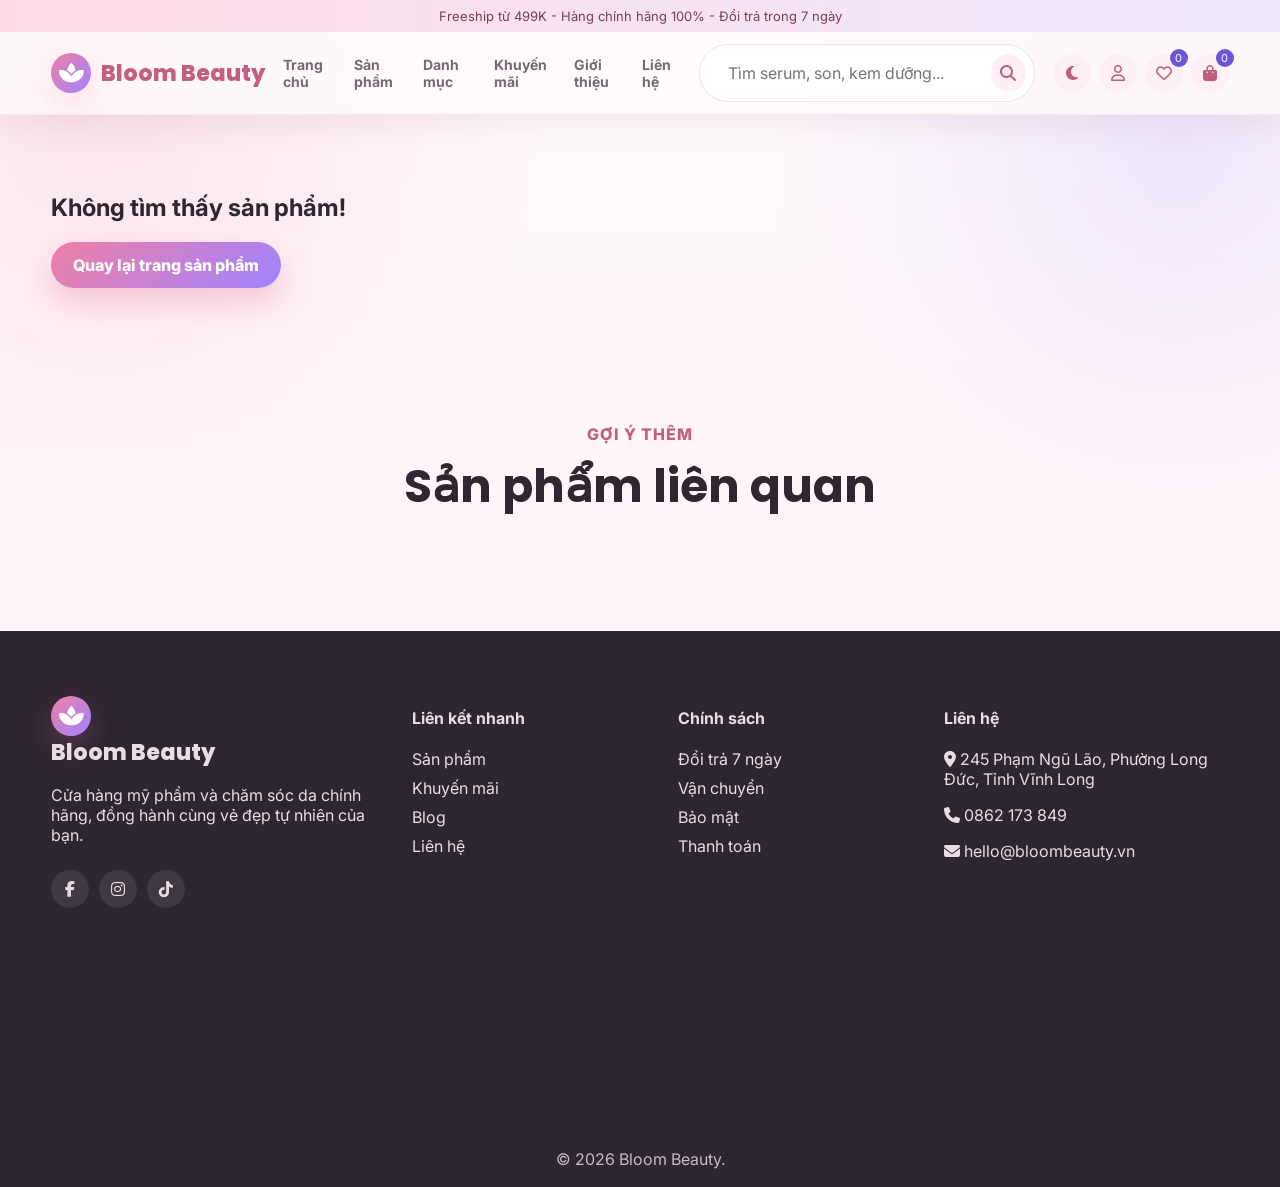
==== commit 85548e9b: "create a project structure" ====
--- a/html/chi-tiet.html
+++ b/html/chi-tiet.html
@@ -31,7 +31,6 @@
           <li><a href="san-pham.html">Sản phẩm</a></li>
           <li><a href="../index.html#categories">Danh mục</a></li>
           <li><a href="../index.html#flash-sale">Khuyến mãi</a></li>
-          <li><a href="../index.html#blog">Blog</a></li>
           <li><a href="gioi-thieu.html">Giới thiệu</a></li>
           <li><a href="lien-he.html">Liên hệ</a></li>
         </ul>
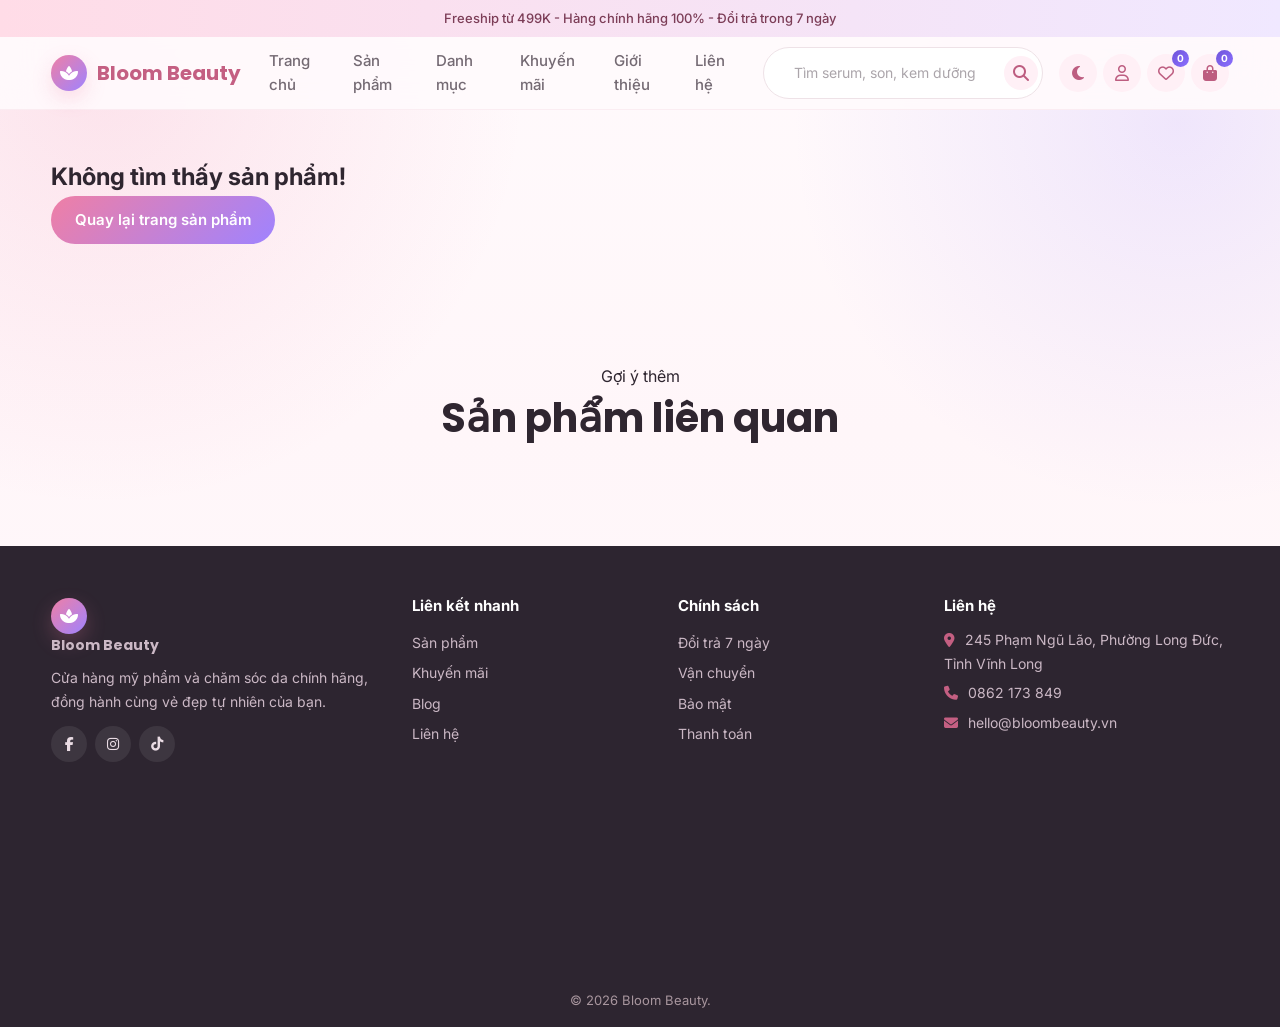
==== commit 9b712308: "create a project structure" ====
--- a/html/chi-tiet.html
+++ b/html/chi-tiet.html
@@ -10,7 +10,7 @@
     <!-- Kết nối font và icon dùng chung. -->
     <link rel="preconnect" href="https://fonts.googleapis.com">
     <link rel="preconnect" href="https://fonts.gstatic.com" crossorigin>
-    <link href="https://fonts.googleapis.com/css2?family=Inter:wght@400;500;600;700;800&family=Nunito:wght@600;700;800&family=Poppins:wght@500;600;700;800&display=swap" rel="stylesheet">
+    <link href="https://fonts.googleapis.com/css2?family=Inter:wght@400;500;600;700&family=Poppins:wght@500;600;700&display=swap" rel="stylesheet">
     <link rel="stylesheet" href="https://cdnjs.cloudflare.com/ajax/libs/font-awesome/6.5.2/css/all.min.css">
     <link rel="stylesheet" href="https://unpkg.com/aos@2.3.1/dist/aos.css">
     <!-- Kết nối CSS chính. -->
--- a/css/style.css
+++ b/css/style.css
@@ -1,5 +1,5 @@
 /* =========================
-   1. Biến màu và thiết lập chung
+   1. Design Tokens & Reset
    ========================= */
 :root {
   --pink: #ef7fa5;
@@ -9,45 +9,57 @@
   --bg: #fffafc;
   --card: #ffffff;
   --text: #2f2630;
-  --muted: #746a73;
+  --text-secondary: #746a73;
   --line: #eee2e7;
   --success: #20a064;
-  --shadow: 0 20px 60px rgba(92, 52, 75, .14);
-  --radius: 18px;
-}
-
-/* Đổi bộ màu khi người dùng bật giao diện tối. */
+  --shadow-sm: 0 2px 8px rgba(92, 52, 75, .08);
+  --shadow: 0 12px 40px rgba(92, 52, 75, .12);
+  --shadow-lg: 0 24px 60px rgba(92, 52, 75, .16);
+  --radius-sm: 10px;
+  --radius: 16px;
+  --radius-lg: 20px;
+  --font-body: 'Inter', 'Segoe UI', sans-serif;
+  --font-heading: 'Poppins', 'Segoe UI', sans-serif;
+  --transition: .3s cubic-bezier(.4, 0, .2, 1);
+  --max-width: 1180px;
+}
+
 body.dark {
   --bg: #17131a;
   --card: #211b25;
   --text: #fff7fb;
-  --muted: #cfc0ca;
+  --text-secondary: #cfc0ca;
   --line: #403441;
-  --shadow: 0 20px 70px rgba(0, 0, 0, .35);
-}
-
-/* Tính cả border/padding vào kích thước phần tử để layout dễ kiểm soát. */
-* {
+  --shadow-sm: 0 2px 8px rgba(0, 0, 0, .25);
+  --shadow: 0 12px 40px rgba(0, 0, 0, .3);
+  --shadow-lg: 0 24px 60px rgba(0, 0, 0, .35);
+}
+
+*, *::before, *::after {
   box-sizing: border-box;
-}
-
-/* Cuộn mượt khi bấm liên kết neo như #blog hoặc #flash-sale. */
+  margin: 0;
+  padding: 0;
+}
+
 html {
   scroll-behavior: smooth;
 }
 
-/* Thiết lập nền, font chữ và màu chữ mặc định cho toàn website. */
 body {
-  margin: 0;
   color: var(--text);
-  font-family: Inter, Arial, sans-serif;
+  font-family: var(--font-body);
+  font-size: 16px;
+  font-weight: 400;
+  line-height: 1.6;
   background:
     radial-gradient(circle at 8% 8%, rgba(239, 127, 165, .18), transparent 28%),
     radial-gradient(circle at 92% 12%, rgba(159, 131, 255, .16), transparent 26%),
     linear-gradient(180deg, #fffafc 0%, #fff6f9 42%, #fffafc 100%);
-}
-
-/* Nền tối cần dịu mắt hơn nhưng vẫn giữ tinh thần thương hiệu. */
+  min-height: 100vh;
+  -webkit-font-smoothing: antialiased;
+  -moz-osx-font-smoothing: grayscale;
+}
+
 body.dark {
   background:
     radial-gradient(circle at 8% 8%, rgba(239, 127, 165, .12), transparent 28%),
@@ -55,34 +67,32 @@
     #17131a;
 }
 
-/* Bỏ gạch chân mặc định của liên kết. */
 a {
   color: inherit;
   text-decoration: none;
-}
-
-/* Ảnh không bị tràn khỏi khung cha. */
+  transition: color var(--transition);
+}
+
 img {
   display: block;
   max-width: 100%;
-}
-
-/* Form và nút dùng cùng font với toàn trang. */
-button,
-input,
-select,
-textarea {
+  height: auto;
+}
+
+button, input, select, textarea {
   font: inherit;
-}
-
-/* Khung nội dung chính giúp website không quá rộng trên màn hình lớn. */
+  color: inherit;
+}
+
+ul { list-style: none; }
+
 .container {
-  width: min(1180px, 92%);
-  margin: auto;
+  width: min(var(--max-width), 92%);
+  margin-inline: auto;
 }
 
 /* =========================
-   2. Header, menu và tìm kiếm
+   2. Loader
    ========================= */
 .loader {
   position: fixed;
@@ -91,33 +101,46 @@
   display: grid;
   place-items: center;
   background: linear-gradient(135deg, #ffffff, #ffe2ed);
-  transition: .5s ease;
+  transition: opacity .5s ease, visibility .5s ease;
 }
 
 .loader.hide {
   opacity: 0;
   visibility: hidden;
+  pointer-events: none;
 }
 
 .loader-ring {
-  width: 58px;
-  height: 58px;
-  border: 5px solid #ffffff;
+  width: 48px;
+  height: 48px;
+  border: 4px solid #ffe2ed;
   border-top-color: var(--pink);
   border-radius: 50%;
-  animation: spin 1s linear infinite;
+  animation: spin .8s linear infinite;
 }
 
 .loader span {
+  display: block;
+  margin-top: 16px;
   color: #c65f83;
-  font-family: Poppins, sans-serif;
-  font-weight: 800;
-}
-
+  font-family: var(--font-heading);
+  font-size: 20px;
+  font-weight: 700;
+  text-align: center;
+}
+
+@keyframes spin {
+  to { transform: rotate(360deg); }
+}
+
+/* =========================
+   3. Topbar & Header
+   ========================= */
 .topbar {
-  padding: 8px 12px;
+  padding: 8px 16px;
   color: #7c3d57;
   font-size: 13px;
+  font-weight: 500;
   text-align: center;
   background: linear-gradient(90deg, #ffdce7, #f0e8ff);
 }
@@ -126,21 +149,21 @@
   position: sticky;
   top: 0;
   z-index: 1000;
-  background: rgba(255, 250, 252, .88);
-  border-bottom: 1px solid rgba(196, 95, 130, .10);
-  box-shadow: 0 10px 30px rgba(99, 59, 77, .08);
-  backdrop-filter: blur(16px);
+  background: rgba(255, 250, 252, .92);
+  border-bottom: 1px solid rgba(196, 95, 130, .08);
+  backdrop-filter: blur(20px);
+  -webkit-backdrop-filter: blur(20px);
 }
 
 body.dark .site-header {
-  background: rgba(23, 19, 26, .88);
+  background: rgba(23, 19, 26, .92);
 }
 
 .navbar {
   display: flex;
   align-items: center;
-  gap: 18px;
-  min-height: 82px;
+  gap: 16px;
+  min-height: 72px;
 }
 
 .logo {
@@ -148,107 +171,144 @@
   align-items: center;
   gap: 10px;
   color: #c45f82;
-  font-family: Poppins, sans-serif;
-  font-size: 22px;
-  font-weight: 800;
+  font-family: var(--font-heading);
+  font-size: 20px;
+  font-weight: 700;
+  flex-shrink: 0;
 }
 
 .logo i {
   display: grid;
-  width: 40px;
-  height: 40px;
+  width: 36px;
+  height: 36px;
   color: #ffffff;
   border-radius: 50%;
   place-items: center;
+  font-size: 16px;
   background: linear-gradient(135deg, var(--pink), var(--violet));
-  box-shadow: 0 12px 30px rgba(239, 127, 165, .24);
+  box-shadow: 0 8px 20px rgba(239, 127, 165, .24);
 }
 
 .nav-menu {
   display: flex;
   flex: 1;
   align-items: center;
-  gap: 16px;
-  padding: 0;
-  margin: 0;
-  list-style: none;
+  gap: 4px;
 }
 
 .nav-menu a {
   position: relative;
   display: inline-block;
-  padding: 10px 0;
-  color: var(--muted);
-  font-size: 14px;
-  font-weight: 700;
+  padding: 8px 12px;
+  color: var(--text-secondary);
+  font-size: 15px;
+  font-weight: 500;
+  border-radius: 8px;
+  transition: color var(--transition), background var(--transition);
 }
 
 .nav-menu a::after {
   position: absolute;
-  left: 0;
-  bottom: 3px;
-  width: 0;
+  left: 12px;
+  right: 12px;
+  bottom: 2px;
   height: 2px;
   content: '';
   border-radius: 999px;
   background: linear-gradient(90deg, var(--pink), var(--violet));
-  transition: width .25s ease;
+  transform: scaleX(0);
+  transition: transform var(--transition);
 }
 
 .nav-menu a:hover,
-.nav-menu a:focus {
+.nav-menu a:focus-visible {
   color: #c45f82;
+  background: var(--pink-soft);
 }
 
 .nav-menu a:hover::after,
-.nav-menu a:focus::after {
-  width: 100%;
+.nav-menu a:focus-visible::after {
+  transform: scaleX(1);
 }
 
 .search-box {
   display: flex;
   align-items: center;
-  min-width: 250px;
-  padding: 6px 8px 6px 16px;
-  border: 1px solid var(--line);
+  min-width: 200px;
+  max-width: 280px;
+  padding: 4px 4px 4px 16px;
+  border: 1.5px solid var(--line);
   border-radius: 999px;
   background: var(--card);
+  transition: border-color var(--transition), box-shadow var(--transition);
 }
 
 .search-box:focus-within {
-  border-color: rgba(196, 95, 130, .45);
-  box-shadow: 0 0 0 4px rgba(247, 168, 191, .18);
+  border-color: rgba(196, 95, 130, .4);
+  box-shadow: 0 0 0 3px rgba(247, 168, 191, .15);
 }
 
 .search-box input {
   width: 100%;
-  color: var(--text);
   border: 0;
   outline: 0;
   background: transparent;
-}
-
-.search-box button,
-.icon-btn,
-.menu-toggle {
+  font-size: 14px;
+}
+
+.search-box input::placeholder {
+  color: var(--text-secondary);
+  opacity: .6;
+}
+
+.search-box button {
+  display: grid;
+  width: 34px;
+  height: 34px;
   border: 0;
+  border-radius: 50%;
   cursor: pointer;
-}
-
-.search-box button,
+  place-items: center;
+  color: #bd5d80;
+  background: var(--pink-soft);
+  transition: background var(--transition), color var(--transition);
+  flex-shrink: 0;
+}
+
+.search-box button:hover {
+  color: #ffffff;
+  background: linear-gradient(135deg, var(--pink), var(--violet));
+}
+
 .icon-btn {
   display: grid;
   width: 38px;
   height: 38px;
+  border: 0;
+  border-radius: 50%;
+  cursor: pointer;
+  place-items: center;
   color: #bd5d80;
-  border-radius: 50%;
-  place-items: center;
   background: var(--pink-soft);
+  transition: background var(--transition), color var(--transition), transform var(--transition);
+  flex-shrink: 0;
+}
+
+.icon-btn:hover {
+  color: #ffffff;
+  background: linear-gradient(135deg, var(--pink), var(--violet));
+  transform: translateY(-1px);
+}
+
+.icon-btn:focus-visible {
+  outline: 2px solid var(--pink);
+  outline-offset: 2px;
 }
 
 .header-actions {
   display: flex;
-  gap: 8px;
+  gap: 6px;
+  align-items: center;
 }
 
 .count-link {
@@ -257,31 +317,36 @@
 
 .count-link span {
   position: absolute;
-  top: -5px;
-  right: -5px;
-  display: grid;
-  min-width: 18px;
-  height: 18px;
-  color: #ffffff;
-  font-size: 11px;
+  top: -4px;
+  right: -4px;
+  display: grid;
+  min-width: 17px;
+  height: 17px;
+  padding: 0 4px;
+  color: #ffffff;
+  font-size: 10px;
+  font-weight: 700;
   border-radius: 999px;
   place-items: center;
-  background: #6f54d9;
+  background: linear-gradient(135deg, #6f54d9, #8a6fff);
 }
 
 .menu-toggle {
   display: none;
+  background: none;
+  border: 0;
+  font-size: 22px;
+  cursor: pointer;
   color: var(--text);
-  font-size: 22px;
-  background: var(--card);
+  padding: 4px;
 }
 
 /* =========================
-   3. Trang chủ
+   4. Hero / Slider
    ========================= */
 .hero {
   position: relative;
-  min-height: 680px;
+  min-height: 600px;
   overflow: hidden;
 }
 
@@ -291,7 +356,7 @@
   bottom: 0;
   left: 0;
   z-index: 3;
-  height: 110px;
+  height: 80px;
   content: '';
   pointer-events: none;
   background: linear-gradient(180deg, transparent, var(--bg));
@@ -319,48 +384,54 @@
   display: flex;
   flex-direction: column;
   justify-content: center;
-  min-height: 680px;
-  max-width: 1180px;
-  padding-bottom: 70px;
-  color: #ffffff;
-}
-
-.eyebrow,
-.section-heading span,
-.combo-card span {
+  min-height: 600px;
+  max-width: var(--max-width);
+  padding-bottom: 60px;
+  color: #ffffff;
+}
+
+.eyebrow {
+  display: inline-flex;
+  align-items: center;
+  gap: 6px;
   color: #c45f82;
-  font-weight: 800;
+  font-size: 13px;
+  font-weight: 700;
   letter-spacing: 1px;
   text-transform: uppercase;
 }
 
 .hero .eyebrow {
-  display: inline-flex;
   width: fit-content;
-  padding: 8px 14px;
+  padding: 7px 14px;
   color: #ffffff;
   border: 1px solid rgba(255, 255, 255, .45);
   border-radius: 999px;
-  background: rgba(255, 255, 255, .14);
+  background: rgba(255, 255, 255, .12);
+  backdrop-filter: blur(4px);
 }
 
 .hero h1 {
-  margin: 10px 0;
-  font-family: Poppins, sans-serif;
-  font-size: clamp(46px, 8vw, 92px);
-  line-height: 1;
+  margin: 12px 0 8px;
+  font-family: var(--font-heading);
+  font-size: clamp(40px, 7vw, 80px);
+  font-weight: 700;
+  line-height: 1.05;
+  letter-spacing: -1px;
 }
 
 .hero p {
-  max-width: 620px;
-  font-size: 19px;
+  max-width: 560px;
+  font-size: 17px;
   line-height: 1.7;
+  opacity: .9;
 }
 
 .hero-buttons {
   display: flex;
   flex-wrap: wrap;
-  gap: 14px;
+  gap: 12px;
+  margin-top: 12px;
 }
 
 .slider-dots {
@@ -369,29 +440,31 @@
   left: 50%;
   z-index: 5;
   display: flex;
-  gap: 10px;
+  gap: 8px;
   transform: translateX(-50%);
 }
 
 .slider-dots button {
-  width: 12px;
-  height: 12px;
+  width: 10px;
+  height: 10px;
   border: 0;
   border-radius: 50%;
-  background: rgba(255, 255, 255, .55);
+  cursor: pointer;
+  background: rgba(255, 255, 255, .5);
+  transition: all var(--transition);
 }
 
 .slider-dots button.active {
-  width: 32px;
+  width: 28px;
   border-radius: 999px;
   background: #ffffff;
 }
 
 /* =========================
-   4. Thành phần dùng lại
+   5. Section & Buttons
    ========================= */
 .section {
-  padding: 78px 0;
+  padding: 72px 0;
 }
 
 .section-heading {
@@ -399,11 +472,17 @@
   text-align: center;
 }
 
+.section-heading span {
+  display: block;
+  margin-bottom: 4px;
+}
+
 .section-heading h2 {
-  margin: 8px 0 0;
-  font-family: Poppins, sans-serif;
-  font-size: clamp(28px, 4vw, 46px);
-  letter-spacing: 0;
+  margin: 4px 0 0;
+  font-family: var(--font-heading);
+  font-size: clamp(26px, 3.5vw, 40px);
+  font-weight: 700;
+  line-height: 1.2;
 }
 
 .btn {
@@ -411,18 +490,29 @@
   align-items: center;
   justify-content: center;
   gap: 8px;
-  padding: 13px 22px;
+  padding: 12px 24px;
   border: 0;
   border-radius: 999px;
-  font-weight: 800;
+  font-size: 15px;
+  font-weight: 600;
   cursor: pointer;
-  transition: transform .25s ease, box-shadow .25s ease, background .25s ease;
+  transition: transform var(--transition), box-shadow var(--transition), background var(--transition);
+  white-space: nowrap;
+}
+
+.btn:focus-visible {
+  outline: 2px solid var(--pink);
+  outline-offset: 2px;
 }
 
 .btn.primary {
   color: #ffffff;
   background: linear-gradient(135deg, var(--pink), var(--violet));
-  box-shadow: 0 14px 28px rgba(225, 97, 141, .28);
+}
+
+.btn.primary:hover {
+  transform: translateY(-2px);
+  box-shadow: 0 10px 24px rgba(225, 97, 141, .3);
 }
 
 .btn.secondary {
@@ -430,18 +520,27 @@
   background: var(--pink-soft);
 }
 
+.btn.secondary:hover {
+  color: #ffffff;
+  background: linear-gradient(135deg, var(--pink), var(--violet));
+  transform: translateY(-2px);
+}
+
 .btn.ghost {
   color: #ffffff;
-  border: 1px solid rgba(255, 255, 255, .6);
-  background: rgba(255, 255, 255, .18);
-}
-
-.btn:hover,
-.product-card:hover,
-.category-card:hover {
-  transform: translateY(-6px);
-}
-
+  border: 1.5px solid rgba(255, 255, 255, .6);
+  background: transparent;
+  backdrop-filter: blur(4px);
+}
+
+.btn.ghost:hover {
+  background: rgba(255, 255, 255, .15);
+  transform: translateY(-2px);
+}
+
+/* =========================
+   6. Grid Layouts
+   ========================= */
 .category-grid,
 .product-grid,
 .why-grid,
@@ -450,7 +549,7 @@
 .values {
   display: grid;
   grid-template-columns: repeat(4, 1fr);
-  gap: 22px;
+  gap: 20px;
 }
 
 .category-card,
@@ -461,45 +560,66 @@
 .summary,
 .values article,
 .team-grid article {
-  border: 1px solid rgba(196, 95, 130, .12);
+  border: 1px solid rgba(196, 95, 130, .1);
   border-radius: var(--radius);
   background: var(--card);
+  box-shadow: var(--shadow-sm);
+  transition: box-shadow var(--transition), transform var(--transition);
+}
+
+.category-card:hover,
+.blog-card:hover,
+.why-item:hover,
+.values article:hover,
+.team-grid article:hover {
   box-shadow: var(--shadow);
-}
-
+  transform: translateY(-3px);
+}
+
+/* =========================
+   7. Category Cards
+   ========================= */
 .category-card {
-  padding: 22px;
+  padding: 20px;
   text-align: center;
-  transition: transform .25s ease;
+  cursor: pointer;
 }
 
 .category-card i {
   color: #c45f82;
-  font-size: 30px;
-  transition: transform .25s ease;
+  font-size: 28px;
+  transition: transform var(--transition);
 }
 
 .category-card:hover i,
 .why-item:hover i {
-  transform: scale(1.08) rotate(-3deg);
+  transform: scale(1.1) rotate(-3deg);
+}
+
+.category-card h3 {
+  margin-top: 8px;
+  font-size: 15px;
+  font-weight: 600;
 }
 
 .category-card img {
   width: 100%;
-  height: 125px;
-  margin-top: 12px;
-  border-radius: 14px;
+  height: 110px;
+  margin-top: 10px;
+  border-radius: 12px;
   object-fit: cover;
 }
 
 /* =========================
-   5. Card sản phẩm
+   8. Product Cards — FIXED
    ========================= */
 .product-card {
   position: relative;
+  display: flex;
+  flex-direction: column;
   overflow: hidden;
   isolation: isolate;
-  transition: transform .25s ease;
+  transition: transform var(--transition), box-shadow var(--transition);
 }
 
 .product-card::after {
@@ -507,141 +627,178 @@
   right: 0;
   bottom: 0;
   left: 0;
-  height: 42%;
+  height: 40%;
   content: '';
   opacity: 0;
   pointer-events: none;
-  background: linear-gradient(180deg, transparent, rgba(255, 255, 255, .72));
-  transition: opacity .25s ease;
+  background: linear-gradient(180deg, transparent, rgba(255, 255, 255, .7));
+  transition: opacity var(--transition);
+  z-index: 1;
 }
 
 body.dark .product-card::after {
-  background: linear-gradient(180deg, transparent, rgba(33, 27, 37, .80));
+  background: linear-gradient(180deg, transparent, rgba(33, 27, 37, .78));
 }
 
 .product-card:hover::after {
   opacity: 1;
 }
 
+.product-card:hover {
+  transform: translateY(-4px);
+  box-shadow: var(--shadow);
+}
+
 .product-card .thumb {
   display: block;
-  height: 230px;
+  position: relative;
+  width: 100%;
+  padding-top: 100%; /* 1:1 aspect ratio for equal heights */
   overflow: hidden;
-  background: #ffffff;
-}
-
-.product-card img {
+  background: #f9f4f6;
+}
+
+.product-card .thumb img {
+  position: absolute;
+  inset: 0;
   width: 100%;
   height: 100%;
   object-fit: cover;
   transition: transform .45s ease;
 }
 
-.product-card:hover img {
-  transform: scale(1.08);
-}
-
+.product-card:hover .thumb img {
+  transform: scale(1.06);
+}
+
+/* Badge & Discount */
+.badge {
+  position: absolute;
+  top: 10px;
+  left: 10px;
+  z-index: 3;
+  padding: 4px 10px;
+  border-radius: 999px;
+  font-size: 11px;
+  font-weight: 700;
+  color: #ffffff;
+  background: linear-gradient(135deg, var(--pink), #e05a82);
+  box-shadow: 0 2px 8px rgba(239, 127, 165, .35);
+}
+
+.discount {
+  position: absolute;
+  top: 10px;
+  right: 10px;
+  z-index: 3;
+  padding: 4px 10px;
+  border-radius: 999px;
+  font-size: 11px;
+  font-weight: 700;
+  color: #ffffff;
+  background: linear-gradient(135deg, #6f54d9, #8a6fff);
+  box-shadow: 0 2px 8px rgba(111, 84, 217, .35);
+}
+
+/* Product Info - flex column to push actions to bottom */
 .product-info {
-  position: relative;
-  z-index: 2;
-  padding: 16px;
+  display: flex;
+  flex-direction: column;
+  flex: 1;
+  padding: 14px 14px 12px;
 }
 
 .product-info h3 {
-  min-height: 46px;
-  margin: 0 0 8px;
-  font-size: 16px;
+  margin: 0 0 6px;
+  font-size: 15px;
+  font-weight: 600;
+  line-height: 1.4;
+  display: -webkit-box;
+  -webkit-line-clamp: 2;
+  -webkit-box-orient: vertical;
+  overflow: hidden;
+  min-height: 42px;
 }
 
 .stars {
+  display: inline-flex;
+  gap: 2px;
   color: #ffb800;
-  font-size: 13px;
+  font-size: 12px;
 }
 
 .price {
   display: flex;
   align-items: center;
-  gap: 10px;
-  margin: 10px 0;
+  gap: 8px;
+  margin: 8px 0;
+  flex-wrap: wrap;
 }
 
 .new-price {
   color: #c54473;
-  font-weight: 900;
+  font-size: 18px;
+  font-weight: 700;
 }
 
 .old-price {
   color: #aaa;
+  font-size: 13px;
   text-decoration: line-through;
-}
-
-.badge,
-.discount {
-  position: absolute;
-  top: 12px;
-  z-index: 4;
-  padding: 6px 10px;
-  border-radius: 999px;
-  font-size: 12px;
-  font-weight: 800;
-}
-
-.badge {
-  left: 12px;
-  color: #c45f82;
-  background: #ffffff;
-}
-
-.discount {
-  right: 12px;
-  color: #ffffff;
-  background: #6f54d9;
 }
 
 .stock {
   color: var(--success);
-  font-size: 13px;
-}
-
+  font-size: 12px;
+  font-weight: 500;
+  margin-bottom: 8px;
+}
+
+.stock i {
+  margin-right: 4px;
+}
+
+/* Card Actions — always visible, pushes to bottom */
 .card-actions {
   display: flex;
-  flex-wrap: wrap;
-  gap: 8px;
-  opacity: .92;
-  transform: translateY(4px);
-  transition: .25s ease;
-}
-
-.product-card:hover .card-actions {
-  opacity: 1;
-  transform: translateY(0);
+  gap: 6px;
+  margin-top: auto;
+  padding-top: 8px;
 }
 
 .card-actions button,
 .card-actions a {
   flex: 1;
-  min-width: 42px;
-  padding: 10px;
+  display: inline-flex;
+  align-items: center;
+  justify-content: center;
+  gap: 6px;
+  padding: 8px 10px;
+  border: 0;
+  border-radius: 10px;
+  font-size: 13px;
+  font-weight: 600;
+  cursor: pointer;
+  text-align: center;
   color: #b94e75;
-  border: 0;
-  border-radius: 12px;
-  font-weight: 800;
-  text-align: center;
-  cursor: pointer;
   background: var(--pink-soft);
+  transition: background var(--transition), color var(--transition), transform var(--transition);
 }
 
 .card-actions button:hover,
-.card-actions a:hover,
-.qty button:hover,
-.remove-btn:hover,
-.modal-close:hover {
+.card-actions a:hover {
   color: #ffffff;
   background: linear-gradient(135deg, var(--pink), var(--violet));
+  transform: translateY(-1px);
+}
+
+.card-actions button:focus-visible {
+  outline: 2px solid var(--pink);
+  outline-offset: 1px;
 }
 
 /* =========================
-   6. Các section nội dung
+   9. Sale / Flash
    ========================= */
 .sale-band {
   position: relative;
@@ -651,37 +808,39 @@
 
 .sale-band::before {
   position: absolute;
-  inset: 18px;
+  inset: 16px;
   content: '';
-  border: 1px solid rgba(196, 95, 130, .12);
-  border-radius: 28px;
+  border: 1px solid rgba(196, 95, 130, .1);
+  border-radius: 24px;
   pointer-events: none;
 }
 
 .sale-layout {
   display: grid;
   grid-template-columns: .8fr 1.2fr;
-  gap: 30px;
+  gap: 32px;
   align-items: center;
 }
 
 .sale-layout h2 {
-  margin: 10px 0;
-  font-family: Poppins, sans-serif;
-  font-size: 44px;
+  margin: 8px 0;
+  font-family: var(--font-heading);
+  font-size: clamp(28px, 3.5vw, 40px);
+  font-weight: 700;
 }
 
 .countdown {
   display: flex;
   flex-wrap: wrap;
-  gap: 12px;
+  gap: 10px;
+  margin-top: 12px;
 }
 
 .countdown div {
-  min-width: 74px;
-  padding: 14px;
-  border: 1px solid rgba(196, 95, 130, .12);
-  border-radius: 14px;
+  min-width: 68px;
+  padding: 12px 14px;
+  border: 1px solid rgba(196, 95, 130, .1);
+  border-radius: 12px;
   text-align: center;
   background: var(--card);
 }
@@ -689,18 +848,24 @@
 .countdown strong {
   display: block;
   color: #c45f82;
-  font-size: 26px;
+  font-size: 22px;
+  font-weight: 700;
+}
+
+.countdown span {
+  font-size: 12px;
+  color: var(--text-secondary);
 }
 
 .sale-products {
   display: grid;
   grid-template-columns: repeat(2, 1fr);
-  gap: 18px;
+  gap: 16px;
 }
 
 .progress {
-  height: 9px;
-  margin: 10px 0;
+  height: 6px;
+  margin: 8px 0 4px;
   overflow: hidden;
   border-radius: 999px;
   background: #f4d6e3;
@@ -709,9 +874,13 @@
 .progress span {
   display: block;
   height: 100%;
+  border-radius: 999px;
   background: linear-gradient(90deg, var(--pink), var(--violet));
 }
 
+/* =========================
+   10. Combo Cards
+   ========================= */
 .combo-grid {
   display: grid;
   grid-template-columns: repeat(2, 1fr);
@@ -719,13 +888,22 @@
 }
 
 .combo-card {
-  min-height: 260px;
-  padding: 34px;
-  border-radius: 24px;
+  display: flex;
+  flex-direction: column;
+  justify-content: center;
+  min-height: 240px;
+  padding: 32px;
+  border-radius: var(--radius-lg);
+  background:
+    linear-gradient(135deg, rgba(255, 241, 246, .95), rgba(255, 255, 255, .9)),
+    url('https://images.unsplash.com/photo-1522338242992-e1a54906a8da?auto=format&fit=crop&w=900&q=80') center / cover;
+  box-shadow: var(--shadow-sm);
+  transition: box-shadow var(--transition), transform var(--transition);
+}
+
+.combo-card:hover {
   box-shadow: var(--shadow);
-  background:
-    linear-gradient(135deg, rgba(255, 241, 246, .95), rgba(255, 255, 255, .90)),
-    url('https://images.unsplash.com/photo-1522338242992-e1a54906a8da?auto=format&fit=crop&w=900&q=80') center / cover;
+  transform: translateY(-3px);
 }
 
 .combo-card.lavender {
@@ -734,18 +912,37 @@
     url('https://images.unsplash.com/photo-1487412947147-5cebf100ffc2?auto=format&fit=crop&w=900&q=80') center / cover;
 }
 
+.combo-card span {
+  font-size: 13px;
+  font-weight: 700;
+  letter-spacing: 1px;
+  text-transform: uppercase;
+  color: #c45f82;
+}
+
 .combo-card h3 {
-  max-width: 520px;
-  font-family: Poppins, sans-serif;
-  font-size: 30px;
-}
-
+  max-width: 480px;
+  margin: 8px 0;
+  font-family: var(--font-heading);
+  font-size: clamp(22px, 2.5vw, 28px);
+  font-weight: 700;
+  line-height: 1.2;
+}
+
+.combo-card p {
+  margin-bottom: 14px;
+  color: var(--text-secondary);
+}
+
+/* =========================
+   11. Why, Testimonials, Blog
+   ========================= */
 .why {
-  background: rgba(255, 255, 255, .72);
+  background: rgba(255, 255, 255, .7);
 }
 
 body.dark .why {
-  background: rgba(33, 27, 37, .72);
+  background: rgba(33, 27, 37, .7);
 }
 
 .why-grid {
@@ -753,14 +950,20 @@
 }
 
 .why-item {
-  padding: 20px;
+  padding: 24px 16px;
   text-align: center;
 }
 
 .why-item i {
   color: #8d70ff;
-  font-size: 28px;
-  transition: transform .25s ease;
+  font-size: 26px;
+  transition: transform var(--transition);
+}
+
+.why-item h3 {
+  margin-top: 10px;
+  font-size: 14px;
+  font-weight: 600;
 }
 
 .testimonial-slider {
@@ -773,14 +976,37 @@
   padding: 24px;
   border-radius: var(--radius);
   background: var(--card);
+  box-shadow: var(--shadow-sm);
+  transition: box-shadow var(--transition);
+}
+
+.testimonial:hover {
   box-shadow: var(--shadow);
 }
 
 .testimonial img {
-  width: 64px;
-  height: 64px;
+  width: 56px;
+  height: 56px;
   border-radius: 50%;
   object-fit: cover;
+  margin-bottom: 10px;
+}
+
+.testimonial h3 {
+  font-size: 15px;
+  font-weight: 600;
+  margin-bottom: 4px;
+}
+
+.testimonial p {
+  font-size: 14px;
+  color: var(--text-secondary);
+  line-height: 1.6;
+  margin-top: 8px;
+}
+
+.blog-grid {
+  gap: 20px;
 }
 
 .blog-card {
@@ -789,16 +1015,31 @@
 
 .blog-card img {
   width: 100%;
-  height: 180px;
+  height: 170px;
   object-fit: cover;
 }
 
 .blog-card div {
-  padding: 18px;
-}
-
+  padding: 16px;
+}
+
+.blog-card h3 {
+  font-size: 16px;
+  font-weight: 600;
+  margin-bottom: 6px;
+}
+
+.blog-card p {
+  font-size: 14px;
+  color: var(--text-secondary);
+  line-height: 1.6;
+}
+
+/* =========================
+   12. Newsletter
+   ========================= */
 .newsletter {
-  padding: 70px 0;
+  padding: 60px 0;
   color: #ffffff;
   background: linear-gradient(135deg, #2f2630, #7b4a66);
 }
@@ -807,26 +1048,56 @@
   display: flex;
   align-items: center;
   justify-content: space-between;
-  gap: 20px;
+  gap: 24px;
+}
+
+.newsletter-box h2 {
+  font-family: var(--font-heading);
+  font-size: clamp(22px, 2.5vw, 30px);
+  font-weight: 700;
+  margin: 4px 0;
+}
+
+.newsletter-box p {
+  opacity: .85;
+  font-size: 14px;
 }
 
 .newsletter-form {
   display: flex;
-  gap: 12px;
+  gap: 10px;
+  flex-shrink: 0;
 }
 
 .newsletter input {
-  min-width: 300px;
-  padding: 15px 18px;
+  padding: 13px 18px;
   border: 0;
   border-radius: 999px;
+  min-width: 260px;
+  background: rgba(255, 255, 255, .12);
+  color: #ffffff;
+  backdrop-filter: blur(4px);
+}
+
+.newsletter input::placeholder {
+  color: rgba(255, 255, 255, .6);
+}
+
+.newsletter .btn.primary {
+  background: #ffffff;
+  color: #7b4a66;
+}
+
+.newsletter .btn.primary:hover {
+  background: var(--pink-soft);
+  color: #c45f82;
 }
 
 /* =========================
-   7. Footer
+   13. Footer
    ========================= */
 .site-footer {
-  padding-top: 56px;
+  padding-top: 48px;
   color: #eadce4;
   background: #2d2530;
 }
@@ -835,80 +1106,750 @@
   display: grid;
   grid-template-columns: 1.4fr 1fr 1fr 1.2fr;
   gap: 28px;
+  padding-bottom: 32px;
+}
+
+.footer-grid h4 {
+  font-size: 15px;
+  font-weight: 700;
+  margin-bottom: 10px;
+  color: #ffffff;
 }
 
 .footer-grid a {
   display: block;
-  margin: 9px 0;
-  color: #eadce4;
+  padding: 4px 0;
+  color: #cbb8c5;
+  font-size: 14px;
+  transition: color var(--transition);
+}
+
+.footer-grid a:hover {
+  color: #ffffff;
+}
+
+.footer-grid p {
+  font-size: 14px;
+  line-height: 1.7;
+  margin: 6px 0;
+  color: #cbb8c5;
+}
+
+.footer-grid p i {
+  margin-right: 6px;
+  color: #c45f82;
 }
 
 .socials {
   display: flex;
-  gap: 10px;
+  gap: 8px;
+  margin-top: 12px;
 }
 
 .socials a {
   display: grid;
-  width: 38px;
-  height: 38px;
+  width: 36px;
+  height: 36px;
   border-radius: 50%;
   place-items: center;
-  background: rgba(255, 255, 255, .09);
+  background: rgba(255, 255, 255, .08);
+  color: #eadce4;
+  transition: background var(--transition), transform var(--transition);
+}
+
+.socials a:hover {
+  background: linear-gradient(135deg, var(--pink), var(--violet));
+  transform: translateY(-2px);
+  color: #ffffff;
 }
 
 .footer-map iframe,
 .map {
   width: 100%;
-  height: 210px;
+  height: 180px;
   border: 0;
+  display: block;
 }
 
 .copyright {
-  padding: 18px;
-  margin: 0;
-  color: #cbb8c5;
+  padding: 16px;
   text-align: center;
+  font-size: 13px;
+  color: #a8969e;
 }
 
 /* =========================
-   8. Trang sản phẩm, chi tiết, giỏ hàng, form
+   14. Page Hero
    ========================= */
+.page-hero {
+  padding: 72px 0;
+  background: linear-gradient(135deg, var(--pink-soft), var(--violet-soft));
+}
+
+.page-hero.image-hero {
+  position: relative;
+  overflow: hidden;
+  color: #ffffff;
+  background: center / cover;
+}
+
+.page-hero.image-hero::before {
+  position: absolute;
+  inset: 0;
+  content: '';
+  background:
+    linear-gradient(90deg, rgba(47, 38, 48, .78), rgba(47, 38, 48, .34)),
+    linear-gradient(135deg, rgba(239, 127, 165, .28), rgba(159, 131, 255, .24));
+}
+
+.page-hero.image-hero .container {
+  position: relative;
+  z-index: 1;
+}
+
+.page-hero.image-hero .eyebrow,
+.page-hero.image-hero p {
+  color: #ffffff;
+}
+
+.shop-hero { background-image: url('https://images.unsplash.com/photo-1596462502278-27bfdc403348?auto=format&fit=crop&w=1600&q=80'); }
+.about-hero { background-image: url('https://images.unsplash.com/photo-1522338242992-e1a54906a8da?auto=format&fit=crop&w=1600&q=80'); }
+.contact-hero { background-image: url('https://images.unsplash.com/photo-1522337360788-8b13dee7a37e?auto=format&fit=crop&w=1600&q=80'); }
+.account-hero { background-image: url('https://images.unsplash.com/photo-1515377905703-c4788e51af15?auto=format&fit=crop&w=1600&q=80'); }
+.cart-hero { background-image: url('https://images.unsplash.com/photo-1512496015851-a90fb38ba796?auto=format&fit=crop&w=1600&q=80'); }
+.checkout-hero { background-image: url('https://images.unsplash.com/photo-1608571423902-eed4a5ad8108?auto=format&fit=crop&w=1600&q=80'); }
+.wishlist-hero { background-image: url('https://images.unsplash.com/photo-1571781926291-c477ebfd024b?auto=format&fit=crop&w=1600&q=80'); }
+
+.page-hero h1 {
+  margin: 6px 0;
+  font-family: var(--font-heading);
+  font-size: clamp(30px, 4.5vw, 52px);
+  font-weight: 700;
+  line-height: 1.1;
+}
+
+.page-hero p {
+  max-width: 560px;
+  font-size: 16px;
+  line-height: 1.6;
+  margin-top: 6px;
+}
+
+/* =========================
+   15. Shop / Filters / Toolbar
+   ========================= */
+.shop-layout {
+  display: grid;
+  grid-template-columns: 260px 1fr;
+  gap: 24px;
+  padding: 40px 0;
+}
+
+.filters {
+  position: sticky;
+  top: 96px;
+  align-self: start;
+  padding: 20px;
+  border: 1px solid rgba(196, 95, 130, .1);
+  border-radius: var(--radius);
+  background: var(--card);
+  box-shadow: var(--shadow-sm);
+}
+
+.filters h3 {
+  font-size: 16px;
+  font-weight: 700;
+  margin-bottom: 14px;
+}
+
+.filters label {
+  display: grid;
+  gap: 6px;
+  margin: 10px 0;
+  font-size: 14px;
+  font-weight: 600;
+}
+
+.filters select,
+.filters input[type="search"] {
+  width: 100%;
+  padding: 10px 14px;
+  border: 1.5px solid var(--line);
+  border-radius: 10px;
+  font-size: 14px;
+  background: var(--card);
+  transition: border-color var(--transition), box-shadow var(--transition);
+}
+
+.filters select:focus,
+.filters input:focus {
+  outline: none;
+  border-color: rgba(196, 95, 130, .45);
+  box-shadow: 0 0 0 3px rgba(247, 168, 191, .14);
+}
+
+.filters input[type="range"] {
+  width: 100%;
+  accent-color: var(--pink);
+  border: 0;
+  padding: 0;
+}
+
+.filters .btn {
+  width: 100%;
+  margin-top: 4px;
+}
+
+.shop-toolbar {
+  display: flex;
+  justify-content: space-between;
+  align-items: center;
+  margin-bottom: 20px;
+  gap: 12px;
+}
+
+#resultCount {
+  font-size: 14px;
+  font-weight: 500;
+  color: var(--text-secondary);
+}
+
+#sortProducts {
+  padding: 8px 12px;
+  border: 1.5px solid var(--line);
+  border-radius: 10px;
+  font-size: 14px;
+  font-weight: 500;
+  background: var(--card);
+  cursor: pointer;
+  transition: border-color var(--transition);
+}
+
+#sortProducts:focus {
+  outline: none;
+  border-color: rgba(196, 95, 130, .45);
+}
+
+.pagination {
+  display: flex;
+  justify-content: center;
+  gap: 6px;
+  margin-top: 28px;
+}
+
+.pagination button {
+  display: inline-flex;
+  align-items: center;
+  justify-content: center;
+  min-width: 36px;
+  height: 36px;
+  padding: 0 10px;
+  border: 1.5px solid var(--line);
+  border-radius: 10px;
+  font-size: 14px;
+  font-weight: 600;
+  cursor: pointer;
+  background: var(--card);
+  color: var(--text);
+  transition: all var(--transition);
+}
+
+.pagination button:hover {
+  border-color: var(--pink);
+  color: #c45f82;
+}
+
+.pagination button.active {
+  color: #ffffff;
+  border-color: transparent;
+  background: linear-gradient(135deg, var(--pink), var(--violet));
+}
+
+/* =========================
+   16. Detail Page
+   ========================= */
+.detail-page {
+  display: grid;
+  grid-template-columns: 1fr 1fr;
+  gap: 36px;
+  padding: 48px 0;
+}
+
+.detail-gallery img {
+  width: 100%;
+  height: 480px;
+  border-radius: var(--radius-lg);
+  object-fit: cover;
+}
+
+.thumb-row {
+  display: flex;
+  gap: 10px;
+  margin-top: 12px;
+}
+
+.thumb-row img {
+  width: 76px;
+  height: 76px;
+  border-radius: 10px;
+  cursor: pointer;
+  object-fit: cover;
+  border: 2px solid transparent;
+  transition: border-color var(--transition);
+}
+
+.thumb-row img:hover {
+  border-color: var(--pink);
+}
+
+.detail-info h1 {
+  font-family: var(--font-heading);
+  font-size: clamp(24px, 3vw, 34px);
+  font-weight: 700;
+  line-height: 1.2;
+  margin: 6px 0 10px;
+}
+
+.detail-info .price {
+  margin: 14px 0;
+}
+
+.detail-info .price .new-price {
+  font-size: 24px;
+}
+
+.detail-info > p {
+  color: var(--text-secondary);
+  line-height: 1.7;
+  margin-bottom: 14px;
+}
+
+.detail-info .btn {
+  margin-right: 8px;
+  margin-bottom: 8px;
+}
+
+.tabs {
+  margin-top: 20px;
+}
+
+.tabs details {
+  padding: 12px 0;
+  border-top: 1px solid var(--line);
+}
+
+.tabs summary {
+  cursor: pointer;
+  font-weight: 600;
+  font-size: 14px;
+  padding: 4px 0;
+}
+
+.tabs details p {
+  font-size: 14px;
+  color: var(--text-secondary);
+  margin-top: 8px;
+  line-height: 1.7;
+}
+
+/* =========================
+   17. Cart
+   ========================= */
+.cart-layout {
+  display: grid;
+  grid-template-columns: 1fr 340px;
+  gap: 24px;
+  padding: 40px 0;
+}
+
+.cart-item {
+  display: grid;
+  grid-template-columns: 100px 1fr auto;
+  gap: 14px;
+  align-items: center;
+  padding: 14px;
+  margin-bottom: 12px;
+  border: 1.5px solid var(--line);
+  border-radius: var(--radius);
+  background: var(--card);
+  transition: box-shadow var(--transition);
+}
+
+.cart-item:hover {
+  box-shadow: var(--shadow-sm);
+}
+
+.cart-item img {
+  width: 100px;
+  height: 100px;
+  border-radius: 12px;
+  object-fit: cover;
+}
+
+.cart-item h3 {
+  font-size: 15px;
+  font-weight: 600;
+  margin-bottom: 4px;
+}
+
+.cart-item > div:last-child {
+  text-align: right;
+}
+
+.qty {
+  display: flex;
+  align-items: center;
+  gap: 8px;
+  margin-top: 6px;
+}
+
+.qty button {
+  display: inline-flex;
+  align-items: center;
+  justify-content: center;
+  width: 28px;
+  height: 28px;
+  border: 0;
+  border-radius: 8px;
+  cursor: pointer;
+  color: #b94e75;
+  background: var(--pink-soft);
+  font-weight: 700;
+  font-size: 15px;
+  transition: background var(--transition), color var(--transition);
+}
+
+.qty button:hover {
+  color: #ffffff;
+  background: linear-gradient(135deg, var(--pink), var(--violet));
+}
+
+.remove-btn {
+  padding: 6px 12px;
+  border: 0;
+  border-radius: 8px;
+  cursor: pointer;
+  color: #b94e75;
+  background: var(--pink-soft);
+  font-size: 13px;
+  font-weight: 600;
+  transition: background var(--transition), color var(--transition);
+}
+
+.remove-btn:hover {
+  color: #ffffff;
+  background: #e05a5a;
+}
+
+/* =========================
+   18. Summary, Panel, Form
+   ========================= */
+.summary,
+.panel {
+  padding: 24px;
+  border-radius: var(--radius);
+}
+
+.summary h3,
+.panel h3 {
+  font-size: 18px;
+  font-weight: 700;
+  margin-bottom: 12px;
+}
+
+.summary p {
+  display: flex;
+  justify-content: space-between;
+  align-items: center;
+  font-size: 14px;
+  padding: 8px 0;
+  border-bottom: 1px solid var(--line);
+}
+
+.summary p:last-of-type {
+  border-bottom: 0;
+}
+
+.summary .btn {
+  width: 100%;
+  margin-top: 12px;
+}
+
+.panel-image {
+  width: 100%;
+  height: 200px;
+  border-radius: 12px;
+  object-fit: cover;
+  margin-bottom: 14px;
+}
+
+.summary-image {
+  width: 100%;
+  height: 140px;
+  border-radius: 12px;
+  object-fit: cover;
+  margin-bottom: 14px;
+}
+
+.form-layout {
+  display: grid;
+  grid-template-columns: 1fr 340px;
+  gap: 24px;
+  padding: 40px 0;
+}
+
+.contact-grid {
+  display: grid;
+  grid-template-columns: 1fr 1fr;
+  gap: 24px;
+  padding: 40px 0;
+}
+
+label {
+  display: grid;
+  gap: 6px;
+  margin: 10px 0;
+  font-size: 14px;
+  font-weight: 600;
+}
+
+input,
+select,
+textarea {
+  padding: 10px 14px;
+  border: 1.5px solid var(--line);
+  border-radius: 10px;
+  font-size: 14px;
+  background: var(--card);
+  transition: border-color var(--transition), box-shadow var(--transition);
+}
+
+input:focus,
+select:focus,
+textarea:focus {
+  outline: none;
+  border-color: rgba(196, 95, 130, .45);
+  box-shadow: 0 0 0 3px rgba(247, 168, 191, .14);
+}
+
+textarea {
+  min-height: 100px;
+  resize: vertical;
+}
+
+/* Scoped width: 100% for form controls inside panel/summary containers */
+.panel input,
+.panel select,
+.panel textarea,
+.summary input,
+.summary select {
+  width: 100%;
+}
+
+.radio-row {
+  display: flex;
+  gap: 18px;
+  margin: 12px 0;
+}
+
+.radio-row label {
+  flex-direction: row;
+  align-items: center;
+  gap: 6px;
+  font-weight: 400;
+}
+
+/* =========================
+   19. Misc Pages (About, Team, Values)
+   ========================= */
+.image-feature {
+  display: grid;
+  grid-template-columns: 1fr 1fr;
+  gap: 32px;
+  align-items: center;
+  padding-top: 60px;
+}
+
+.image-feature img {
+  width: 100%;
+  height: 360px;
+  border-radius: var(--radius-lg);
+  object-fit: cover;
+}
+
+.image-feature h2 {
+  font-family: var(--font-heading);
+  font-size: clamp(22px, 2.8vw, 32px);
+  font-weight: 700;
+  margin: 8px 0;
+}
+
+.image-feature p {
+  color: var(--text-secondary);
+  line-height: 1.7;
+}
+
+.values {
+  grid-template-columns: repeat(3, 1fr);
+}
+
+.values article {
+  padding: 28px 24px;
+  text-align: center;
+  cursor: default;
+}
+
+.values i {
+  color: #c45f82;
+  font-size: 30px;
+  margin-bottom: 8px;
+}
+
+.values h3 {
+  font-size: 16px;
+  font-weight: 700;
+  margin-bottom: 6px;
+}
+
+.values p {
+  font-size: 14px;
+  color: var(--text-secondary);
+  line-height: 1.6;
+}
+
+.team-grid {
+  grid-template-columns: repeat(3, 1fr);
+}
+
+.team-grid article {
+  overflow: hidden;
+  text-align: center;
+  cursor: default;
+}
+
+.team-grid article:hover {
+  transform: translateY(-3px);
+}
+
+.team-grid img {
+  width: 100%;
+  height: 240px;
+  object-fit: cover;
+}
+
+.team-grid h3 {
+  margin: 12px 0 4px;
+  font-size: 16px;
+  font-weight: 700;
+}
+
+.team-grid p {
+  font-size: 14px;
+  color: var(--text-secondary);
+  margin-bottom: 14px;
+}
+
+/* =========================
+   20. Empty State, Toast, Scroll-Top, Modal
+   ========================= */
+.empty {
+  display: flex;
+  flex-direction: column;
+  align-items: center;
+  justify-content: center;
+  gap: 12px;
+  padding: 48px 24px;
+  text-align: center;
+  border-radius: var(--radius);
+  background: var(--card);
+  box-shadow: var(--shadow-sm);
+  grid-column: 1 / -1;
+  min-height: 200px;
+}
+
+.empty i {
+  font-size: 40px;
+  color: var(--pink);
+  opacity: .5;
+}
+
+.empty h3 {
+  font-size: 18px;
+  font-weight: 700;
+  color: var(--text);
+}
+
+.empty p {
+  font-size: 14px;
+  color: var(--text-secondary);
+  max-width: 360px;
+}
+
+.toast-wrap {
+  position: fixed;
+  top: 100px;
+  right: 20px;
+  z-index: 3000;
+  display: grid;
+  gap: 8px;
+  pointer-events: none;
+}
+
+.toast {
+  padding: 12px 18px;
+  border-radius: 10px;
+  background: var(--card);
+  box-shadow: var(--shadow-lg);
+  font-size: 14px;
+  font-weight: 500;
+  animation: slideIn .3s ease, fadeOut .3s ease 2.3s forwards;
+  pointer-events: auto;
+}
+
+@keyframes slideIn {
+  from { transform: translateX(100%); opacity: 0; }
+  to { transform: translateX(0); opacity: 1; }
+}
+
+@keyframes fadeOut {
+  to { opacity: 0; transform: translateY(-8px); }
+}
+
 .scroll-top {
   position: fixed;
   right: 20px;
   bottom: 20px;
-  width: 46px;
-  height: 46px;
-  color: #ffffff;
+  z-index: 500;
+  display: grid;
+  width: 42px;
+  height: 42px;
   border: 0;
   border-radius: 50%;
+  cursor: pointer;
+  place-items: center;
+  color: #ffffff;
+  background: linear-gradient(135deg, var(--pink), var(--violet));
+  box-shadow: var(--shadow);
   opacity: 0;
+  transform: translateY(10px);
   pointer-events: none;
-  background: #c45f82;
-  box-shadow: var(--shadow);
+  transition: opacity var(--transition), transform var(--transition);
 }
 
 .scroll-top.show {
   opacity: 1;
+  transform: translateY(0);
   pointer-events: auto;
 }
 
-.toast-wrap {
-  position: fixed;
-  top: 112px;
-  right: 20px;
-  z-index: 3000;
-  display: grid;
-  gap: 10px;
-}
-
-.toast {
-  padding: 14px 16px;
-  border-left: 5px solid #c45f82;
-  border-radius: 12px;
-  background: var(--card);
-  box-shadow: var(--shadow);
+.scroll-top:hover {
+  transform: translateY(-2px);
+  box-shadow: var(--shadow-lg);
+}
+
+.scroll-top:focus-visible {
+  outline: 2px solid var(--pink);
+  outline-offset: 3px;
 }
 
 .modal {
@@ -918,7 +1859,8 @@
   display: none;
   padding: 20px;
   place-items: center;
-  background: rgba(20, 10, 18, .55);
+  background: rgba(20, 10, 18, .6);
+  backdrop-filter: blur(4px);
 }
 
 .modal.open {
@@ -928,369 +1870,85 @@
 .modal-card {
   position: relative;
   display: grid;
-  grid-template-columns: repeat(2, 1fr);
-  gap: 20px;
+  grid-template-columns: 1fr 1fr;
+  gap: 24px;
   width: 100%;
-  max-width: 880px;
-  padding: 20px;
-  border-radius: 22px;
+  max-width: 800px;
+  max-height: 90vh;
+  padding: 24px;
+  border-radius: var(--radius-lg);
   background: var(--card);
+  overflow-y: auto;
 }
 
 .modal-card img {
   width: 100%;
-  height: 420px;
-  border-radius: 18px;
+  height: 380px;
+  border-radius: var(--radius);
   object-fit: cover;
+}
+
+.modal-card h2 {
+  font-family: var(--font-heading);
+  font-size: 22px;
+  font-weight: 700;
+  margin: 6px 0;
+}
+
+.modal-card p {
+  font-size: 14px;
+  color: var(--text-secondary);
+  line-height: 1.7;
+  margin: 8px 0;
 }
 
 .modal-close {
   position: absolute;
-  top: 14px;
-  right: 14px;
-}
-
-.page-hero {
-  padding: 86px 0;
-  background: linear-gradient(135deg, var(--pink-soft), var(--violet-soft));
-}
-
-.page-hero.image-hero {
-  position: relative;
-  overflow: hidden;
-  color: #ffffff;
-  background: var(--hero-image) center / cover;
-}
-
-.page-hero.image-hero::before {
-  position: absolute;
-  inset: 0;
-  content: '';
-  background:
-    linear-gradient(90deg, rgba(47, 38, 48, .78), rgba(47, 38, 48, .34)),
-    linear-gradient(135deg, rgba(239, 127, 165, .28), rgba(159, 131, 255, .24));
-}
-
-.page-hero.image-hero .container {
-  position: relative;
+  top: 12px;
+  right: 12px;
   z-index: 1;
-}
-
-.page-hero.image-hero .eyebrow,
-.page-hero.image-hero p {
-  color: #ffffff;
-}
-
-.shop-hero {
-  --hero-image: url('https://images.unsplash.com/photo-1596462502278-27bfdc403348?auto=format&fit=crop&w=1600&q=80');
-}
-
-.about-hero {
-  --hero-image: url('https://images.unsplash.com/photo-1522338242992-e1a54906a8da?auto=format&fit=crop&w=1600&q=80');
-}
-
-.contact-hero {
-  --hero-image: url('https://images.unsplash.com/photo-1522337360788-8b13dee7a37e?auto=format&fit=crop&w=1600&q=80');
-}
-
-.account-hero {
-  --hero-image: url('https://images.unsplash.com/photo-1515377905703-c4788e51af15?auto=format&fit=crop&w=1600&q=80');
-}
-
-.cart-hero {
-  --hero-image: url('https://images.unsplash.com/photo-1512496015851-a90fb38ba796?auto=format&fit=crop&w=1600&q=80');
-}
-
-.checkout-hero {
-  --hero-image: url('https://images.unsplash.com/photo-1608571423902-eed4a5ad8108?auto=format&fit=crop&w=1600&q=80');
-}
-
-.wishlist-hero {
-  --hero-image: url('https://images.unsplash.com/photo-1571781926291-c477ebfd024b?auto=format&fit=crop&w=1600&q=80');
-}
-
-.page-hero h1 {
-  margin: 8px 0;
-  font-family: Poppins, sans-serif;
-  font-size: clamp(34px, 5vw, 58px);
-}
-
-.image-feature {
-  display: grid;
-  grid-template-columns: 1fr 1fr;
-  gap: 30px;
-  align-items: center;
-  padding-top: 70px;
-}
-
-.image-feature img,
-.panel-image,
-.summary-image {
-  width: 100%;
-  border-radius: 18px;
-  object-fit: cover;
-  box-shadow: var(--shadow);
-}
-
-.image-feature img {
-  height: 390px;
-}
-
-.panel-image {
-  height: 220px;
-  margin-bottom: 18px;
-}
-
-.summary-image {
-  height: 160px;
-  margin-bottom: 18px;
-}
-
-.shop-layout {
-  display: grid;
-  grid-template-columns: 280px 1fr;
-  gap: 26px;
-  padding: 48px 0;
-}
-
-.filters {
-  position: sticky;
-  top: 112px;
-  align-self: start;
-  padding: 20px;
-  border: 1px solid rgba(196, 95, 130, .12);
-  border-radius: var(--radius);
-  background: var(--card);
-  box-shadow: var(--shadow);
-}
-
-label {
-  display: grid;
-  gap: 8px;
-  margin: 12px 0;
-  font-weight: 700;
-}
-
-input,
-select,
-textarea {
-  padding: 12px;
-  color: var(--text);
-  border: 1px solid var(--line);
-  border-radius: 14px;
-  background: var(--card);
-}
-
-input:focus,
-select:focus,
-textarea:focus {
-  outline: none;
-  border-color: rgba(196, 95, 130, .55);
-  box-shadow: 0 0 0 4px rgba(247, 168, 191, .16);
-}
-
-textarea {
-  min-height: 110px;
-  resize: vertical;
-}
-
-.shop-toolbar {
-  display: flex;
-  justify-content: space-between;
-  margin-bottom: 20px;
-}
-
-.pagination {
-  display: flex;
-  justify-content: center;
-  gap: 8px;
-  margin-top: 26px;
-}
-
-.pagination button {
-  padding: 10px 14px;
+  display: grid;
+  width: 34px;
+  height: 34px;
   border: 0;
-  border-radius: 12px;
+  border-radius: 50%;
   cursor: pointer;
-  background: var(--card);
-  box-shadow: var(--shadow);
-}
-
-.pagination button.active {
-  color: #ffffff;
-  background: #c45f82;
-}
-
-.detail-page {
-  display: grid;
-  grid-template-columns: repeat(2, 1fr);
-  gap: 38px;
-  padding: 58px 0;
-}
-
-.detail-gallery img {
-  width: 100%;
-  height: 520px;
-  border-radius: 22px;
-  object-fit: cover;
-}
-
-.thumb-row {
-  display: flex;
-  gap: 10px;
-  margin-top: 12px;
-}
-
-.thumb-row img {
-  width: 84px;
-  height: 84px;
-  border-radius: 12px;
-  cursor: pointer;
-}
-
-.detail-info h1 {
-  font-family: Poppins, sans-serif;
-  font-size: 40px;
-}
-
-.tabs {
-  margin-top: 24px;
-}
-
-.tabs details {
-  padding: 14px 0;
-  border-top: 1px solid var(--line);
-}
-
-.cart-layout,
-.form-layout,
-.contact-grid {
-  display: grid;
-  grid-template-columns: 1fr 360px;
-  gap: 26px;
-  padding: 48px 0;
-}
-
-.contact-grid {
-  grid-template-columns: repeat(2, 1fr);
-}
-
-.cart-item {
-  display: grid;
-  grid-template-columns: 110px 1fr auto;
-  gap: 16px;
-  align-items: center;
-  padding: 14px;
-  margin-bottom: 14px;
-  border: 1px solid var(--line);
-  border-radius: var(--radius);
-  background: var(--card);
-}
-
-.cart-item img {
-  width: 110px;
-  height: 110px;
-  border-radius: 14px;
-  object-fit: cover;
-}
-
-.qty {
-  display: flex;
-  align-items: center;
-  gap: 8px;
-}
-
-.qty button,
-.remove-btn,
-.modal-close {
-  padding: 9px 11px;
+  place-items: center;
   color: #b94e75;
-  border: 0;
-  border-radius: 10px;
-  cursor: pointer;
   background: var(--pink-soft);
-}
-
-.summary,
-.panel {
-  padding: 22px;
-  border: 1px solid rgba(196, 95, 130, .12);
-}
-
-.radio-row {
-  display: flex;
-  gap: 18px;
-}
-
-.values {
-  grid-template-columns: repeat(3, 1fr);
-}
-
-.values article {
-  padding: 26px;
-  text-align: center;
-}
-
-.values i {
-  color: #c45f82;
-  font-size: 34px;
-}
-
-.team-grid {
-  grid-template-columns: repeat(3, 1fr);
-}
-
-.team-grid article {
-  overflow: hidden;
-  text-align: center;
-}
-
-.team-grid img {
-  width: 100%;
-  height: 260px;
-  object-fit: cover;
-}
-
-.team-grid h3 {
-  margin-bottom: 0;
-}
-
-.empty {
-  padding: 40px;
-  text-align: center;
-  border-radius: var(--radius);
-  background: var(--card);
-  box-shadow: var(--shadow);
+  font-size: 18px;
+  transition: background var(--transition), color var(--transition);
+}
+
+.modal-close:hover {
+  color: #ffffff;
+  background: linear-gradient(135deg, var(--pink), var(--violet));
 }
 
 /* =========================
-   9. Hiệu ứng và responsive
+   21. Media Queries
    ========================= */
-@keyframes spin {
-  to {
-    transform: rotate(360deg);
-  }
-}
-
 @media (max-width: 1050px) {
   .navbar {
     flex-wrap: wrap;
+    min-height: 64px;
   }
 
   .menu-toggle {
     display: block;
+    order: 2;
   }
 
   .nav-menu {
     position: absolute;
-    top: 118px;
-    right: 4%;
-    left: 4%;
+    top: 100%;
+    left: 0;
+    right: 0;
+    z-index: 999;
     display: none;
     flex-direction: column;
-    padding: 16px;
-    border: 1px solid rgba(196, 95, 130, .14);
-    border-radius: 18px;
+    padding: 12px;
+    border-bottom: 1px solid rgba(196, 95, 130, .12);
     background: var(--card);
     box-shadow: var(--shadow);
   }
@@ -1301,9 +1959,13 @@
 
   .nav-menu a {
     width: 100%;
-    padding: 12px;
-    text-align: center;
-    border-radius: 12px;
+    padding: 10px 14px;
+    text-align: left;
+    border-radius: 8px;
+  }
+
+  .nav-menu a::after {
+    display: none;
   }
 
   .nav-menu a:hover {
@@ -1313,10 +1975,19 @@
   .search-box {
     order: 3;
     width: 100%;
+    max-width: 100%;
+  }
+
+  .header-actions {
+    order: 1;
+    margin-left: auto;
   }
 
   .category-grid,
-  .product-grid,
+  .product-grid {
+    grid-template-columns: repeat(2, 1fr);
+  }
+
   .blog-grid {
     grid-template-columns: repeat(2, 1fr);
   }
@@ -1344,63 +2015,74 @@
   }
 
   .newsletter-box {
-    display: block;
+    flex-direction: column;
+    text-align: center;
   }
 
   .newsletter-form {
-    margin-top: 18px;
+    width: 100%;
+    justify-content: center;
   }
 
   .modal-card {
     grid-template-columns: 1fr;
+    max-width: 500px;
   }
 
   .modal-card img {
-    height: 280px;
+    height: 260px;
   }
 }
 
 @media (max-width: 640px) {
   .topbar {
-    font-size: 12px;
-    line-height: 1.45;
+    font-size: 11px;
+    padding: 6px 12px;
+    line-height: 1.4;
   }
 
   .navbar {
-    gap: 12px;
-    padding: 12px 0;
+    gap: 10px;
+    min-height: 60px;
   }
 
   .logo span {
-    font-size: 19px;
+    font-size: 17px;
+  }
+
+  .logo i {
+    width: 32px;
+    height: 32px;
+    font-size: 14px;
   }
 
   .hero,
   .hero-content {
-    min-height: 590px;
+    min-height: 500px;
+  }
+
+  .hero h1 {
+    font-size: 32px;
   }
 
   .hero p {
-    font-size: 16px;
+    font-size: 15px;
   }
 
   .btn {
+    padding: 11px 20px;
+  }
+
+  .btn:not(.card-actions .btn) {
     width: 100%;
   }
 
-  .card-actions .btn,
-  .card-actions button,
-  .card-actions a {
-    width: auto;
-  }
-
   .section {
-    padding: 58px 0;
+    padding: 48px 0;
   }
 
   .header-actions {
-    width: 100%;
-    justify-content: space-between;
+    gap: 4px;
   }
 
   .category-grid,
@@ -1417,37 +2099,46 @@
   }
 
   .newsletter-form {
-    display: grid;
+    flex-direction: column;
   }
 
   .newsletter input {
     min-width: 0;
+    width: 100%;
   }
 
   .cart-item {
-    grid-template-columns: 88px 1fr;
+    grid-template-columns: 80px 1fr;
   }
 
   .cart-item > div:last-child {
     grid-column: 1 / -1;
-  }
-
-  .product-card .thumb {
-    height: 250px;
+    text-align: left;
   }
 
   .shop-toolbar {
-    display: grid;
-    gap: 12px;
+    flex-direction: column;
+    align-items: flex-start;
   }
 
   .detail-gallery img {
-    height: 360px;
-  }
-
-  .image-feature img,
-  .panel-image,
-  .summary-image {
+    height: 320px;
+  }
+
+  .image-feature img {
     height: 240px;
   }
-}
+
+  .page-hero {
+    padding: 56px 0;
+  }
+
+  .cart-layout,
+  .form-layout {
+    grid-template-columns: 1fr;
+  }
+
+  .footer-grid > div:first-child {
+    grid-column: 1 / -1;
+  }
+}
